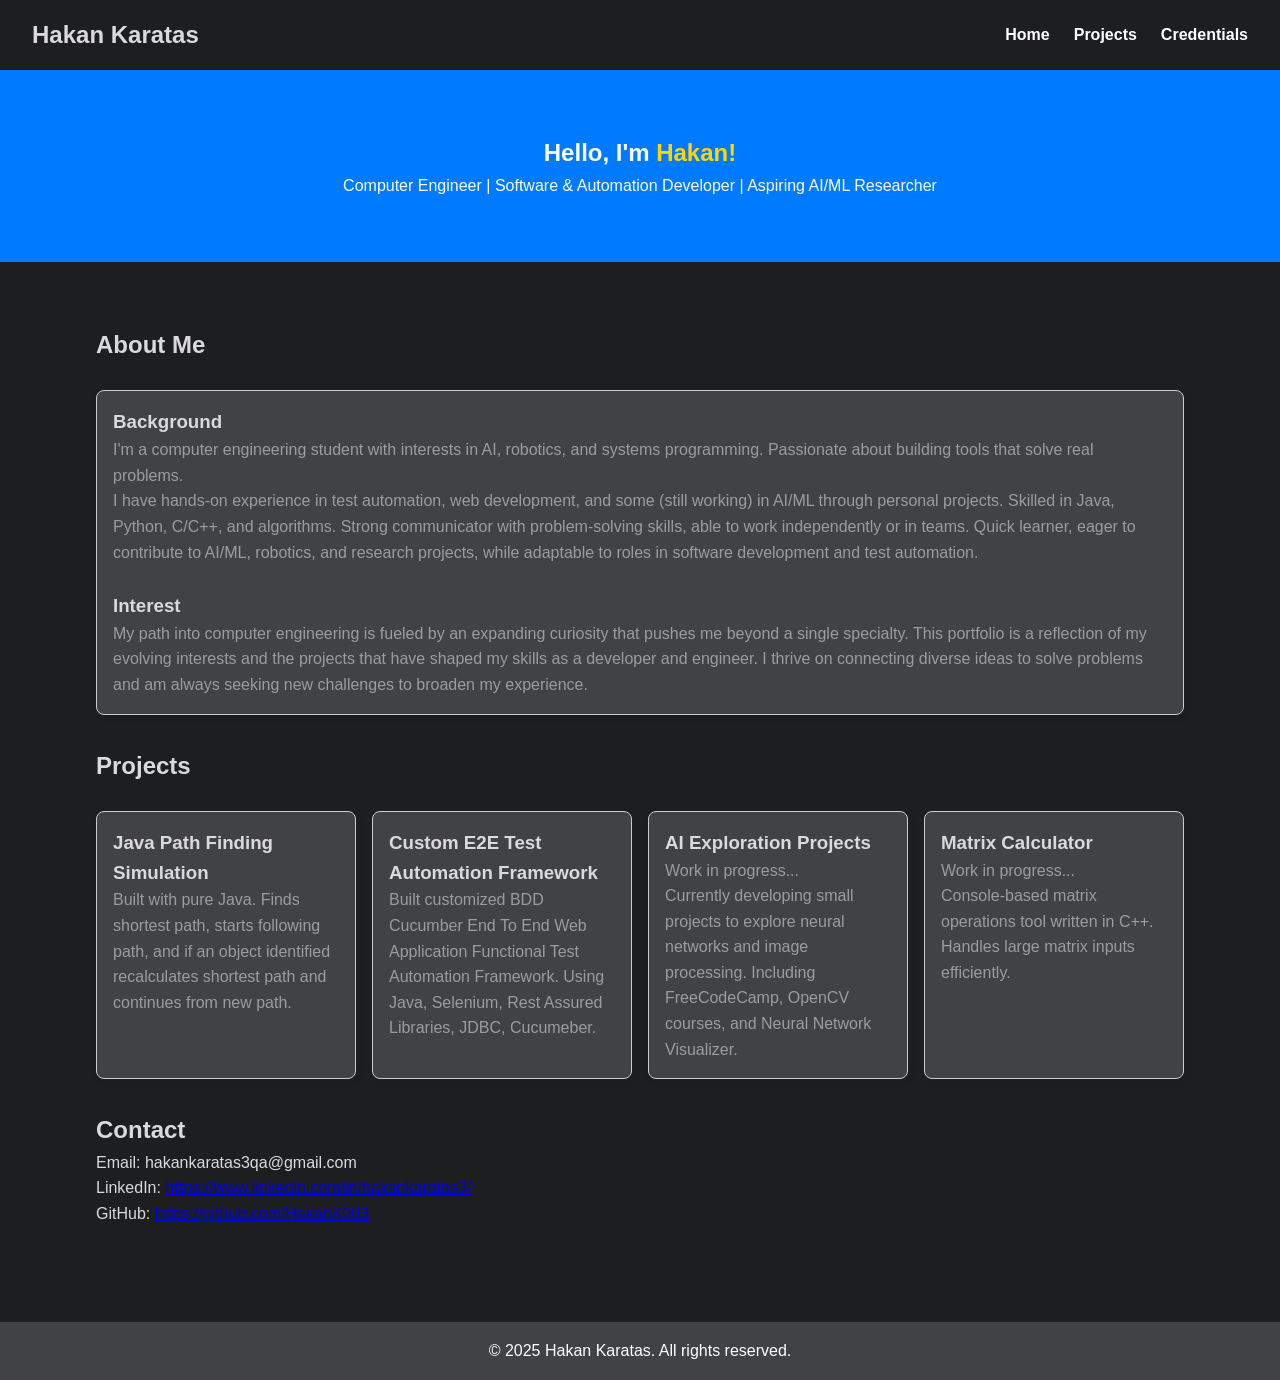
==== index.html @ e7a95cba "Updated layout and informations. Changed the theme to dark." ====
<!DOCTYPE html>
<html lang="en">
    <head>
        <meta charset="UTF-8" />
        <meta name="viewport" content="width=device-width, initial-scale=1.0" />
        <meta name="author" content="Hakan Karatas"/>
        <link rel="icon" href="/images/HKFavicon.png">
        <title>Hakan Karatas | Portfolio</title>
        <link rel="stylesheet" href="style.css" />
    </head>
    <body>
        <header>
            <nav>
                <h1>Hakan Karatas</h1>
                <!-- <button id="theme-toggle" aria-label="Toggle theme">

                    <svg id="moon" xmlns="http://www.w3.org/2000/svg" width="24" height="24"
                        viewBox="0 0 24 24" fill="none" stroke="currentColor" stroke-width="2"
                        stroke-linecap="round" stroke-linejoin="round">
                        <path d="M21 12.79A9 9 0 1 1 11.21 3 7 7 0 0 0 21 12.79z"></path>
                    </svg>

                    <svg id="sun" xmlns="http://www.w3.org/2000/svg" width="24" height="24"
                        viewBox="0 0 24 24" fill="none" stroke="currentColor" stroke-width="2"
                        stroke-linecap="round" stroke-linejoin="round">
                        <circle cx="12" cy="12" r="5"></circle>
                        <line x1="12" y1="1" x2="12" y2="3"></line>
                        <line x1="12" y1="21" x2="12" y2="23"></line>
                        <line x1="4.22" y1="4.22" x2="5.64" y2="5.64"></line>
                        <line x1="18.36" y1="18.36" x2="19.78" y2="19.78"></line>
                        <line x1="1" y1="12" x2="3" y2="12"></line>
                        <line x1="21" y1="12" x2="23" y2="12"></line>
                        <line x1="4.22" y1="19.78" x2="5.64" y2="18.36"></line>
                        <line x1="18.36" y1="5.64" x2="19.78" y2="4.22"></line>
                    </svg>

                </button> -->
                <ul class="nav-links">
                    <li><a href="index.html">Home</a></li>
                    <li><a href="projects.html">Projects</a></li>
                    <li><a href="education.html">Credentials</a></li>
                </ul>
            </nav>
            <section class="hero">
                <h2>Hello, I'm <span>Hakan!</span></h2>
                <p>Computer Engineer | Software & Automation Developer | Aspiring AI/ML Researcher</p>
            </section>
        </header>

        <main>
            <section id="about" class="about">
                <h2 class="entry-block-title">About Me</h2>
                <br>
                <div class="entry-block">
                    <h3 class="entry-block-title">Background</h3>
                    <p class="entry-block-content">
                        I'm a computer engineering student with interests in AI, robotics, and
                        systems programming. Passionate about building tools that solve real problems.
                    </p>
                    <p class="entry-block-content">
                        I have hands-on experience in test automation, web development, and some (still working) in AI/ML through personal projects. 
                        Skilled in Java, Python, C/C++, and algorithms. 
                        Strong communicator with problem-solving skills, able to work independently or in teams. 
                        Quick learner, eager to contribute to AI/ML, robotics, and research projects, while adaptable to roles in software development and test automation.
                        
                    </p>
                    <br>
                    <h3 class="entry-block-title">Interest</h3>
                    <p class="entry-block-content">
                        My path into computer engineering is fueled by an expanding curiosity that pushes me beyond a single specialty. 
                        This portfolio is a reflection of my evolving interests and the projects that have shaped my skills as a developer and engineer. 
                        I thrive on connecting diverse ideas to solve problems and am always seeking new challenges to broaden my experience.
                    </p>
                </div>

            </section>

            <section id="projects" class="projects">
                <h2>Projects</h2>
                <br>
                <div class="project-grid">
                    <div class="entry-block">
                        <h3 class="entry-block-title">Java Path Finding Simulation</h3>
                        <p class="entry-block-content">Built with pure Java. Finds shortest path, starts following path, and if an object identified recalculates shortest path and continues from new path.</p>
                    </div>
                    <div class="entry-block">
                        <h3 class="entry-block-title">Custom E2E Test Automation Framework</h3>
                        <p class="entry-block-content">Built customized BDD Cucumber End To End Web Application Functional Test Automation Framework. Using Java, Selenium, Rest Assured Libraries, JDBC, Cucumeber.</p>
                    </div>
                    <div class="entry-block">
                        <h3 class="entry-block-title">AI Exploration Projects</h3>
                        <p class="entry-block-content">Work in progress...</p>
                        <p class="entry-block-content">Currently developing small projects to explore neural networks and image processing. Including FreeCodeCamp, OpenCV courses, and Neural Network Visualizer.</p>
                    </div>
                    <div class="entry-block">
                        <h3 class="entry-block-title">Matrix Calculator</h3>
                        <p class="entry-block-content">Work in progress...</p>
                        <p class="entry-block-content">Console-based matrix operations tool written in C++. Handles large matrix inputs efficiently.</p>
                    </div>

                    <!-- Add more project cards as needed -->
                </div>
            </section>

            <section id="contact" class="contact">
                <h2>Contact</h2>
                <p>Email: hakankaratas3qa@gmail.com</p>
                <p>LinkedIn: <a href="https://www.linkedin.com/in/hakankaratas3/" target="_blank">https://www.linkedin.com/in/hakankaratas3/</a></p>
                <p>GitHub: <a href="https://github.com/HakanK003" target="_blank">https://github.com/HakanK003</a></p>
            </section>
        </main>

        <footer>
            <p>&copy; 2025 Hakan Karatas. All rights reserved.</p>
        </footer>
        
    </body>
    <script src="main.js"></script>

</html>
---- style.css ----
/* General Settings */
* {
  margin: 0;
  padding: 0;
  box-sizing: border-box;
}

:root {
    --gap: 24px;
    --content-gap: 20px;
    --nav-width: 1024px;
    --main-width: 720px;
    --header-height: 60px;
    --footer-height: 60px;
    --radius: 8px;
}

/* Light theme defaults */
:root {


    --theme: rgb(29, 30, 32); /* Background */
    --entry: rgb(46, 46, 51);

    --primary: rgb(218, 218, 219);/* Titles */
    --secondary: rgb(155, 156, 157); /* Mini Explanations */
    --tertiary: rgb(65, 66, 68);/* Block Background */

    --content: rgb(196, 196, 197);/* Paragraphs */
    --hljs-bg: rgb(46, 46, 51);/* ??? */
    --code-bg: rgb(55, 56, 62);/* Code Snippets? */

    --border: rgb(51, 51, 51);/* Border */

    --hoverover: #007bff; /*Hover Over Color*/

    /* --theme: rgb(255, 255, 255);
    --entry: rgb(255, 255, 255);

    --primary: rgb(30, 30, 30); 
    --secondary: rgb(108, 108, 108);
    --tertiary: rgb(214, 214, 214); 

    --content: rgb(31, 31, 31); 
    --hljs-bg: rgb(28, 29, 33); 
    --code-bg: rgb(245, 245, 245); 

    --border: rgb(238, 238, 238); 

    --hoverover: #007bff;  */
}

/* Dark theme overrides */
@media (prefers-color-scheme: dark) {
    :root {
        --theme: rgb(29, 30, 32);
        --entry: rgb(46, 46, 51);

        --primary: rgb(218, 218, 219);
        --secondary: rgb(155, 156, 157);
        --tertiary: rgb(65, 66, 68);

        --content: rgb(196, 196, 197);
        --hljs-bg: rgb(46, 46, 51);
        --code-bg: rgb(55, 56, 62);

        --border: rgb(51, 51, 51);

        --hoverover: #007bff;

    }
}

/* Title hover */
/* h3:hover {
    color: #007bff;
} */

/* Icons */
#theme-toggle {
    cursor: pointer;
}
#sun, #moon {
    display: none;
}


body {
  font-family: 'Segoe UI', sans-serif;
  line-height: 1.6;
  background: var(--theme);
  color: var(--primary);
}

main {
  margin-right: 5%;
  margin-left: 5%;
  padding: 24px;
}

nav {
  display: flex;
  justify-content: space-between;
  align-items: center;
  color: var(--primary);
  background-color: var(--theme);
  padding: 1rem 2rem;
}

h3 {
  color: var(--primary);
}
/* Home Page Settings */
nav h1 {
  font-size: 1.5rem;
}

.nav-links {
  list-style: none;
  display: flex;
  gap: 1.5rem;
}

.nav-links a {
  color: white;
  text-decoration: none;
  font-weight: bold;
}

.hero {
  text-align: center;
  padding: 4rem 1rem;
  background: #007bff;
  color: white;
}

.hero h2 span {
  color: #ffd700;
}

main {
  padding: 2rem;
}

img {
  height: auto;
  max-width: 800px;
  margin: 2rem auto;
  padding: 1rem;
  background: #f5f5f5;
  border-radius: 8px;
}
.about, .projects, .contact {
  margin: 2rem 0;
}

/* Project Page Settings */

.project-grid {
  display: grid;
  gap: 1rem;
  grid-template-columns: repeat(auto-fit, minmax(250px, 1fr));
}

.entry-block {
  background: var(--tertiary);
  border: 1px solid #ccc;
  padding: 1rem;
  border-radius: 8px;
  box-shadow: 2px 2px 8px rgba(0,0,0,0.05);
}

.entry-block-title{
  color: var(--primary);
}

.entry-block-content{
  color: var(--secondary);
}

footer {
  text-align: center;
  padding: 1rem;
  background: var(--tertiary);
  color: white;
  margin-top: 2rem;
}

.container {
  padding: 2rem;
  max-width: 900px;
  margin: auto;
}

.project-entry {
  margin: 1rem;
  background: var(--tertiary);
  padding: 3rem;
  border-radius: 8px;
  box-shadow: 0 0 5px rgba(0,0,0,0.1);
}
.project-entry-title{
  color: var(--primary);
}
.project-entry-content{
  color: var(--primary);
}
.project-entry img,
.project-entry video {
  width: 100%;
  max-height: 400px;
  object-fit: cover;
  margin-top: 1rem;
  border-radius: 4px;
}

/* Education Page Settings */

.creInfoMainDiv{
  margin: auto;
  padding: 3rem;


  border-color: #007bff;
  border-radius: 5px;
  border-style: outset;
}

.creInfoSections {
  margin: auto;
  padding: 3rem;
}

.creInfoMainTitle {
  margin: auto;
  padding-bottom: 0.5rem;

  font-size:xx-large;
  font-style: italic;
  color: #007bff;
} 

.creInfo{
  margin: 0.75rem;
}
.credentials ul {
  list-style: none;
  padding-left: 0;
}

.credentials li {
  margin-bottom: 1rem;
  background: #f1f1f1;
  padding: 1rem;
  border-radius: 5px;
}
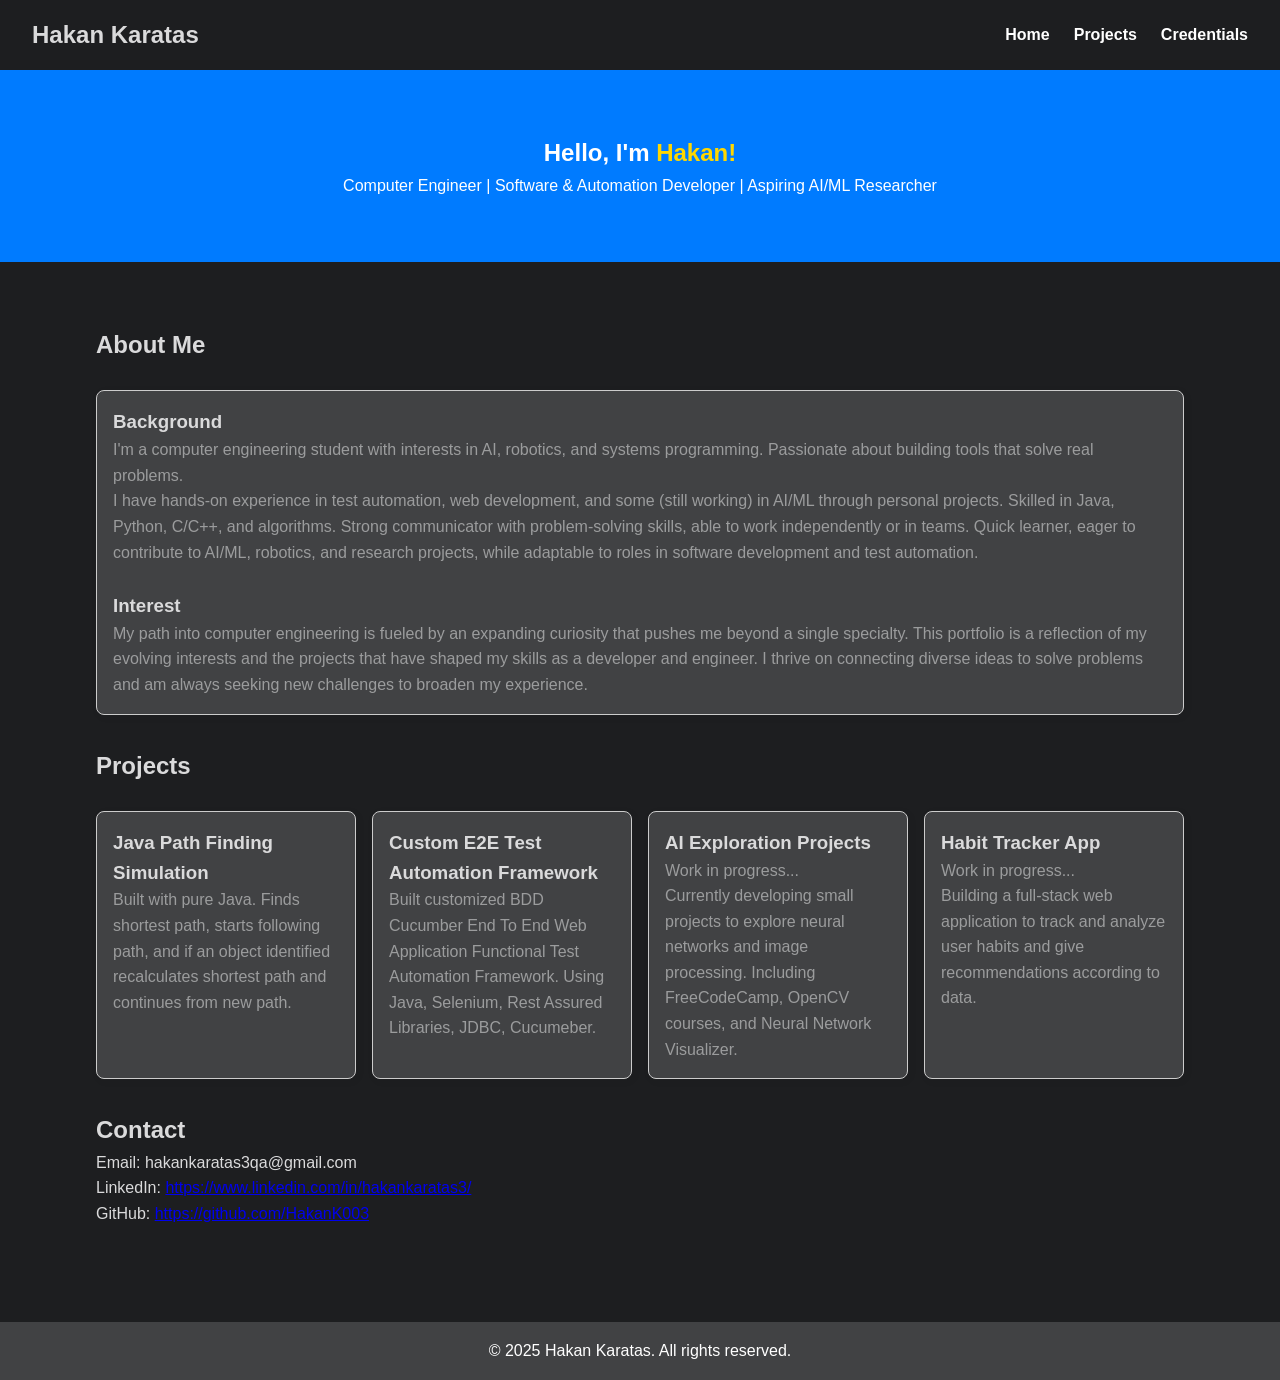
==== commit f38bdddc: "minor project update" ====
--- a/index.html
+++ b/index.html
@@ -93,9 +93,9 @@
                         <p class="entry-block-content">Currently developing small projects to explore neural networks and image processing. Including FreeCodeCamp, OpenCV courses, and Neural Network Visualizer.</p>
                     </div>
                     <div class="entry-block">
-                        <h3 class="entry-block-title">Matrix Calculator</h3>
+                        <h3 class="entry-block-title">Habit Tracker App</h3>
                         <p class="entry-block-content">Work in progress...</p>
-                        <p class="entry-block-content">Console-based matrix operations tool written in C++. Handles large matrix inputs efficiently.</p>
+                        <p class="entry-block-content">Building a full-stack web application to track and analyze user habits and give recommendations according to data.</p>
                     </div>
 
                     <!-- Add more project cards as needed -->
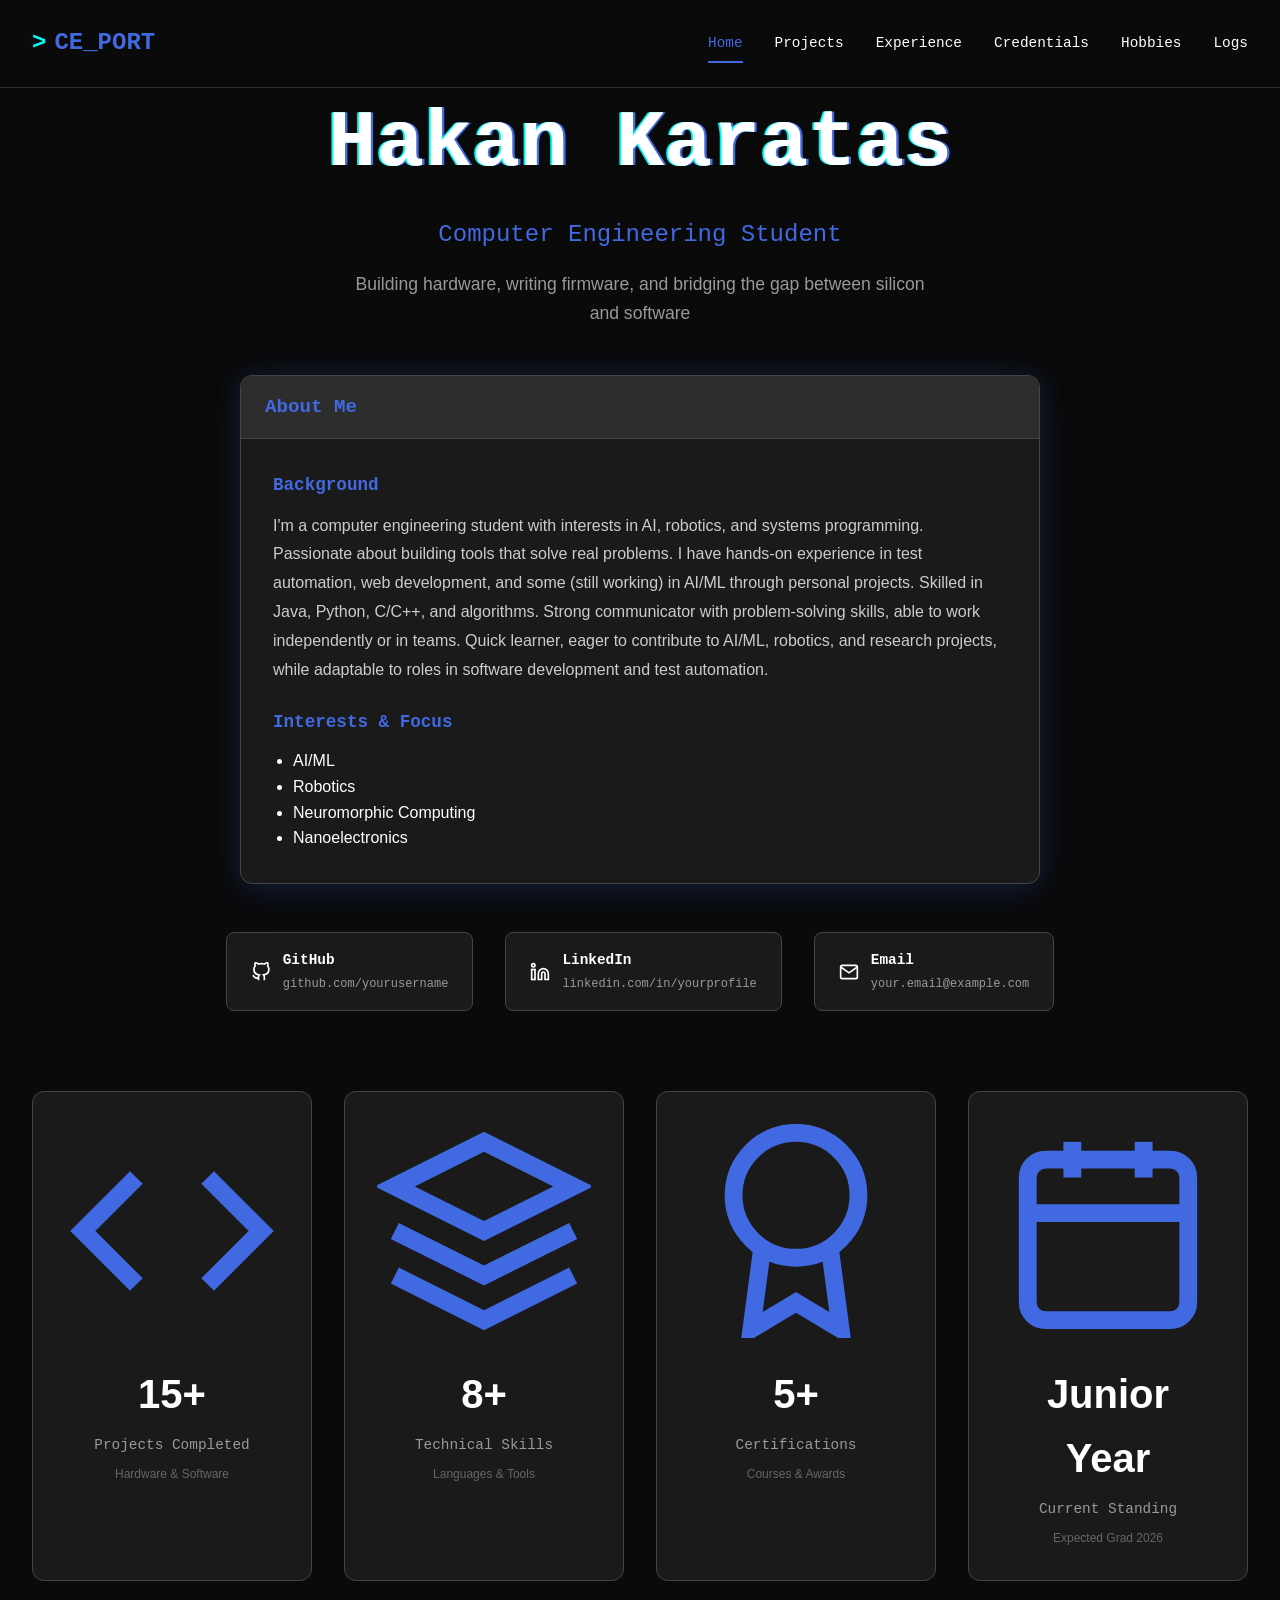
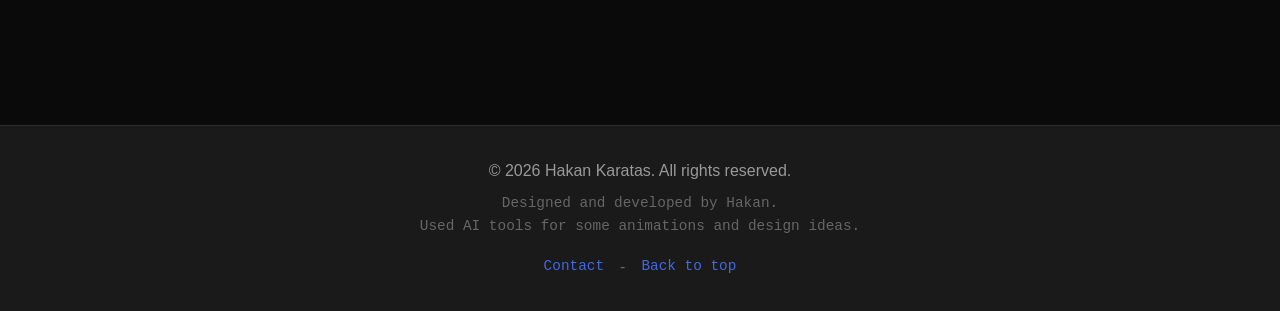
==== commit 0933f611: "Big structural and design update" ====
--- a/index.html
+++ b/index.html
@@ -6,115 +6,175 @@
         <meta name="author" content="Hakan Karatas"/>
         <link rel="icon" href="/images/HKFavicon.png">
         <title>Hakan Karatas | Portfolio</title>
-        <link rel="stylesheet" href="style.css" />
+        <link rel="stylesheet" href="css/style.css" />
     </head>
     <body>
-        <header>
-            <nav>
-                <h1>Hakan Karatas</h1>
-                <!-- <button id="theme-toggle" aria-label="Toggle theme">
+    <!-- Navigation -->
+    <nav class="nav-container">
+        <div class="nav-content">
+            <a href="index.html" class="logo">CE_PORT</a>
+            <div class="desktop-nav">
+                <a href="index.html" class="nav-link active">Home</a>
+                <a href="projects.html" class="nav-link">Projects</a>
+                <a href="experience.html" class="nav-link">Experience</a>
+                <a href="credentials.html" class="nav-link">Credentials</a>
+                <a href="hobbies.html" class="nav-link">Hobbies</a>
+                <a href="logs.html" class="nav-link">Logs</a>
+            </div>
+            <button class="menu-toggle" id="menuToggle" aria-label="Toggle menu">
+                <span class="hamburger"></span>
+            </button>
+        </div>
+        
+        <!-- Mobile Menu -->
+        <div class="mobile-menu" id="mobileMenu">
+            <a href="index.html" class="mobile-nav-link">Home</a>
+            <a href="projects.html" class="mobile-nav-link">Projects</a>
+            <a href="experience.html" class="mobile-nav-link">Experience</a>
+            <a href="credentials.html" class="mobile-nav-link">Credentials</a>
+            <a href="hobbies.html" class="mobile-nav-link">Hobbies</a>
+            <a href="logs.html" class="mobile-nav-link">Logs</a>
+        </div>
+    </nav>
 
-                    <svg id="moon" xmlns="http://www.w3.org/2000/svg" width="24" height="24"
-                        viewBox="0 0 24 24" fill="none" stroke="currentColor" stroke-width="2"
-                        stroke-linecap="round" stroke-linejoin="round">
-                        <path d="M21 12.79A9 9 0 1 1 11.21 3 7 7 0 0 0 21 12.79z"></path>
+    <!-- Main Content -->
+    <main class="main-content">
+        <!-- Hero Section -->
+        <div class="hero-section">
+            <div class="hero-title">
+                <span class="glitch" data-text="Hakan Karatas">Hakan Karatas</span>
+            </div>
+            <p class="hero-subtitle">Computer Engineering Student</p>
+            <p class="hero-tagline">
+                Building hardware, writing firmware, and bridging the gap between silicon and software
+            </p>
+            
+            <!-- Summary Box -->
+            <div class="summary-box">
+                <div class="summary-header">
+                    <h3>About Me</h3>
+                </div>
+                <div class="summary-content">
+                    <div class="summary-section">
+                        <h4>Background</h4>
+                        <p>
+                            I'm a computer engineering student with interests in AI, robotics, and systems programming. 
+                            Passionate about building tools that solve real problems.
+                            I have hands-on experience in test automation, web development, and some (still working) in AI/ML through personal projects. 
+                            Skilled in Java, Python, C/C++, and algorithms. 
+                            Strong communicator with problem-solving skills, able to work independently or in teams. 
+                            Quick learner, eager to contribute to AI/ML, robotics, and research projects, while adaptable to roles in software development and test automation.
+                        </p>
+                    </div>
+                    
+                    <div class="summary-section">
+                        <h4>Interests & Focus</h4>
+                        <ul>
+                            <li class="listitems">AI/ML</li>
+                            <li class="listitems">Robotics</li>
+                            <li class="listitems">Neuromorphic Computing</li>
+                            <li class="listitems">Nanoelectronics</li>
+                        </ul>
+                    </div>
+                </div>
+            </div>
+
+            <!-- Social Links -->
+            <div class="quick-links">
+                <a href="https://github.com/yourusername" target="_blank" class="social-link">
+                    <svg class="icon" width="20" height="20" viewBox="0 0 24 24" fill="none" stroke="currentColor" stroke-width="2">
+                        <path d="M9 19c-5 1.5-5-2.5-7-3m14 6v-3.87a3.37 3.37 0 0 0-.94-2.61c3.14-.35 6.44-1.54 6.44-7A5.44 5.44 0 0 0 20 4.77 5.07 5.07 0 0 0 19.91 1S18.73.65 16 2.48a13.38 13.38 0 0 0-7 0C6.27.65 5.09 1 5.09 1A5.07 5.07 0 0 0 5 4.77a5.44 5.44 0 0 0-1.5 3.78c0 5.42 3.3 6.61 6.44 7A3.37 3.37 0 0 0 9 18.13V22"></path>
                     </svg>
+                    <div class="link-info">
+                        <span class="link-label">GitHub</span>
+                        <span class="link-url">github.com/yourusername</span>
+                    </div>
+                </a>
+                <a href="https://linkedin.com/in/yourprofile" target="_blank" class="social-link">
+                    <svg class="icon" width="20" height="20" viewBox="0 0 24 24" fill="none" stroke="currentColor" stroke-width="2">
+                        <path d="M16 8a6 6 0 0 1 6 6v7h-4v-7a2 2 0 0 0-2-2 2 2 0 0 0-2 2v7h-4v-7a6 6 0 0 1 6-6z"></path>
+                        <rect x="2" y="9" width="4" height="12"></rect>
+                        <circle cx="4" cy="4" r="2"></circle>
+                    </svg>
+                    <div class="link-info">
+                        <span class="link-label">LinkedIn</span>
+                        <span class="link-url">linkedin.com/in/yourprofile</span>
+                    </div>
+                </a>
+                <a href="mailto:your.email@example.com" class="social-link">
+                    <svg class="icon" width="20" height="20" viewBox="0 0 24 24" fill="none" stroke="currentColor" stroke-width="2">
+                        <path d="M4 4h16c1.1 0 2 .9 2 2v12c0 1.1-.9 2-2 2H4c-1.1 0-2-.9-2-2V6c0-1.1.9-2 2-2z"></path>
+                        <polyline points="22,6 12,13 2,6"></polyline>
+                    </svg>
+                    <div class="link-info">
+                        <span class="link-label">Email</span>
+                        <span class="link-url">your.email@example.com</span>
+                    </div>
+                </a>
+            </div>
+        </div>
 
-                    <svg id="sun" xmlns="http://www.w3.org/2000/svg" width="24" height="24"
-                        viewBox="0 0 24 24" fill="none" stroke="currentColor" stroke-width="2"
-                        stroke-linecap="round" stroke-linejoin="round">
-                        <circle cx="12" cy="12" r="5"></circle>
-                        <line x1="12" y1="1" x2="12" y2="3"></line>
-                        <line x1="12" y1="21" x2="12" y2="23"></line>
-                        <line x1="4.22" y1="4.22" x2="5.64" y2="5.64"></line>
-                        <line x1="18.36" y1="18.36" x2="19.78" y2="19.78"></line>
-                        <line x1="1" y1="12" x2="3" y2="12"></line>
-                        <line x1="21" y1="12" x2="23" y2="12"></line>
-                        <line x1="4.22" y1="19.78" x2="5.64" y2="18.36"></line>
-                        <line x1="18.36" y1="5.64" x2="19.78" y2="4.22"></line>
-                    </svg>
+        <!-- Stats Grid -->
+        <div class="stats-grid">
+            <div class="stat-card">
+                <svg class="stat-icon" viewBox="0 0 24 24" fill="none" stroke="currentColor" stroke-width="2">
+                    <polyline points="16 18 22 12 16 6"></polyline>
+                    <polyline points="8 6 2 12 8 18"></polyline>
+                </svg>
+                <h3>15+</h3>
+                <p>Projects Completed</p>
+                <span class="stat-subtitle">Hardware & Software</span>
+            </div>
+            
+            <div class="stat-card">
+                <svg class="stat-icon" viewBox="0 0 24 24" fill="none" stroke="currentColor" stroke-width="2">
+                    <polygon points="12 2 2 7 12 12 22 7 12 2"></polygon>
+                    <polyline points="2 17 12 22 22 17"></polyline>
+                    <polyline points="2 12 12 17 22 12"></polyline>
+                </svg>
+                <h3>8+</h3>
+                <p>Technical Skills</p>
+                <span class="stat-subtitle">Languages & Tools</span>
+            </div>
+            
+            <div class="stat-card">
+                <svg class="stat-icon" viewBox="0 0 24 24" fill="none" stroke="currentColor" stroke-width="2">
+                    <circle cx="12" cy="8" r="7"></circle>
+                    <polyline points="8.21 13.89 7 23 12 20 17 23 15.79 13.88"></polyline>
+                </svg>
+                <h3>5+</h3>
+                <p>Certifications</p>
+                <span class="stat-subtitle">Courses & Awards</span>
+            </div>
+            
+            <div class="stat-card">
+                <svg class="stat-icon" viewBox="0 0 24 24" fill="none" stroke="currentColor" stroke-width="2">
+                    <rect x="3" y="4" width="18" height="18" rx="2" ry="2"></rect>
+                    <line x1="16" y1="2" x2="16" y2="6"></line>
+                    <line x1="8" y1="2" x2="8" y2="6"></line>
+                    <line x1="3" y1="10" x2="21" y2="10"></line>
+                </svg>
+                <h3>Junior Year</h3>
+                <p>Current Standing</p>
+                <span class="stat-subtitle">Expected Grad 2026</span>
+            </div>
+        </div>
+    </main>
 
-                </button> -->
-                <ul class="nav-links">
-                    <li><a href="index.html">Home</a></li>
-                    <li><a href="projects.html">Projects</a></li>
-                    <li><a href="education.html">Credentials</a></li>
-                </ul>
-            </nav>
-            <section class="hero">
-                <h2>Hello, I'm <span>Hakan!</span></h2>
-                <p>Computer Engineer | Software & Automation Developer | Aspiring AI/ML Researcher</p>
-            </section>
-        </header>
-
-        <main>
-            <section id="about" class="about">
-                <h2 class="entry-block-title">About Me</h2>
-                <br>
-                <div class="entry-block">
-                    <h3 class="entry-block-title">Background</h3>
-                    <p class="entry-block-content">
-                        I'm a computer engineering student with interests in AI, robotics, and
-                        systems programming. Passionate about building tools that solve real problems.
-                    </p>
-                    <p class="entry-block-content">
-                        I have hands-on experience in test automation, web development, and some (still working) in AI/ML through personal projects. 
-                        Skilled in Java, Python, C/C++, and algorithms. 
-                        Strong communicator with problem-solving skills, able to work independently or in teams. 
-                        Quick learner, eager to contribute to AI/ML, robotics, and research projects, while adaptable to roles in software development and test automation.
-                        
-                    </p>
-                    <br>
-                    <h3 class="entry-block-title">Interest</h3>
-                    <p class="entry-block-content">
-                        My path into computer engineering is fueled by an expanding curiosity that pushes me beyond a single specialty. 
-                        This portfolio is a reflection of my evolving interests and the projects that have shaped my skills as a developer and engineer. 
-                        I thrive on connecting diverse ideas to solve problems and am always seeking new challenges to broaden my experience.
-                    </p>
-                </div>
-
-            </section>
-
-            <section id="projects" class="projects">
-                <h2>Projects</h2>
-                <br>
-                <div class="project-grid">
-                    <div class="entry-block">
-                        <h3 class="entry-block-title">Java Path Finding Simulation</h3>
-                        <p class="entry-block-content">Built with pure Java. Finds shortest path, starts following path, and if an object identified recalculates shortest path and continues from new path.</p>
-                    </div>
-                    <div class="entry-block">
-                        <h3 class="entry-block-title">Custom E2E Test Automation Framework</h3>
-                        <p class="entry-block-content">Built customized BDD Cucumber End To End Web Application Functional Test Automation Framework. Using Java, Selenium, Rest Assured Libraries, JDBC, Cucumeber.</p>
-                    </div>
-                    <div class="entry-block">
-                        <h3 class="entry-block-title">AI Exploration Projects</h3>
-                        <p class="entry-block-content">Work in progress...</p>
-                        <p class="entry-block-content">Currently developing small projects to explore neural networks and image processing. Including FreeCodeCamp, OpenCV courses, and Neural Network Visualizer.</p>
-                    </div>
-                    <div class="entry-block">
-                        <h3 class="entry-block-title">Habit Tracker App</h3>
-                        <p class="entry-block-content">Work in progress...</p>
-                        <p class="entry-block-content">Building a full-stack web application to track and analyze user habits and give recommendations according to data.</p>
-                    </div>
-
-                    <!-- Add more project cards as needed -->
-                </div>
-            </section>
-
-            <section id="contact" class="contact">
-                <h2>Contact</h2>
-                <p>Email: hakankaratas3qa@gmail.com</p>
-                <p>LinkedIn: <a href="https://www.linkedin.com/in/hakankaratas3/" target="_blank">https://www.linkedin.com/in/hakankaratas3/</a></p>
-                <p>GitHub: <a href="https://github.com/HakanK003" target="_blank">https://github.com/HakanK003</a></p>
-            </section>
-        </main>
-
-        <footer>
-            <p>&copy; 2025 Hakan Karatas. All rights reserved.</p>
-        </footer>
+    <!-- Footer -->
+    <footer class="footer">
+        <div class="footer-content">
+            <p class="footer-text">© 2026 Hakan Karatas. All rights reserved.</p>
+            <p class="footer-credit">Designed and developed by Hakan.<br>Used AI tools for some animations and design ideas.</p>
+            <div class="footer-links">
+                <a href="mailto:your.email@example.com">Contact</a>
+                <span class="footer-separator">-</span>
+                <a href="#top">Back to top</a>
+            </div>
+        </div>
+    </footer>
         
     </body>
-    <script src="main.js"></script>
+    <script src="js/main.js"></script>
 
 </html>
--- a/css/style.css
+++ b/css/style.css
@@ -0,0 +1,2023 @@
+/**
+ * Main Application Styles
+ * Modular CSS for portfolio website
+ * Color scheme: Dark grey (#1a1a1a), Black (#0a0a0a), Blue (#4169e1), White (#ffffff)
+ */
+
+/* ==================== FONTS ==================== */
+/* @import url('https://fonts.googleapis.com/css2?family=Space+Mono:wght@400;700&family=JetBrains+Mono:wght@300;400;600&family=Archivo:wght@300;400;600;700&display=swap'); */
+
+/* ==================== CSS VARIABLES ==================== */
+:root {
+  /* Color palette */
+  --dark-grey: #1a1a1a;
+  --black: #0a0a0a;
+  --blue: #4169e1;
+  --blue-dark: #2850c7;
+  --white: #ffffff;
+  --grey: #2d2d2d;
+  --light-grey: #444444;
+  --accent: #00fff7;
+  
+  /* Spacing */
+  --nav-height: 80px;
+  --section-padding: 3rem;
+  
+  /* Transitions */
+  --transition-fast: 0.2s ease;
+  --transition-medium: 0.3s ease;
+  --transition-slow: 0.5s ease;
+}
+
+/* ==================== GLOBAL RESET ==================== */
+* {
+  margin: 0;
+  padding: 0;
+  box-sizing: border-box;
+}
+
+body {
+  font-family: 'Archivo', sans-serif;
+  background: var(--black);
+  color: var(--white);
+  overflow-x: hidden;
+  line-height: 1.6;
+}
+
+/* ==================== MAIN CONTAINER ==================== */
+.portfolio {
+  min-height: 100vh;
+  position: relative;
+}
+
+/* ==================== NAVIGATION ==================== */
+/* Fixed navigation bar at top */
+.nav-container {
+  position: fixed;
+  top: 0;
+  left: 0;
+  right: 0;
+  z-index: 1000;
+  background: rgba(10, 10, 10, 0.7);
+  backdrop-filter: blur(10px);
+  border-bottom: 1px solid var(--grey);
+}
+
+.nav-content {
+  max-width: 1400px;
+  margin: 0 auto;
+  padding: 1.5rem 2rem;
+  display: flex;
+  justify-content: space-between;
+  align-items: center;
+}
+
+/* Logo styling with animated prompt symbol */
+.logo {
+  font-family: 'Space Mono', monospace;
+  font-size: 1.5rem;
+  font-weight: 700;
+  color: var(--blue);
+  text-decoration: none;
+  display: flex;
+  align-items: center;
+  gap: 0.5rem;
+  transition: var(--transition-medium);
+}
+
+.logo:hover {
+  color: var(--accent);
+}
+
+/* Animated prompt symbol before logo */
+.logo::before {
+  content: '>';
+  color: var(--accent);
+  animation: pulse 2s ease-in-out infinite;
+}
+
+@keyframes pulse {
+  0%, 100% { opacity: 1; }
+  50% { opacity: 0.3; }
+}
+
+/* Desktop navigation links */
+.desktop-nav {
+  display: flex;
+  gap: 2rem;
+}
+
+.nav-link {
+  position: relative;
+  font-family: 'JetBrains Mono', monospace;
+  font-size: 0.9rem;
+  color: var(--white);
+  text-decoration: none;
+  padding: 0.5rem 0;
+  transition: color var(--transition-medium);
+  display: flex;
+  align-items: center;
+  gap: 0.5rem;
+}
+
+.nav-link:hover {
+  color: var(--blue);
+}
+
+/* Active navigation link indicator */
+.nav-link.active {
+  color: var(--blue);
+}
+
+.nav-link.active::after {
+  content: '';
+  position: absolute;
+  bottom: 0;
+  left: 0;
+  right: 0;
+  height: 2px;
+  background: var(--blue);
+  animation: slideIn 0.3s ease;
+}
+
+@keyframes slideIn {
+  from { transform: scaleX(0); }
+  to { transform: scaleX(1); }
+}
+
+/* Mobile menu toggle button */
+.menu-toggle {
+  display: none;
+  background: none;
+  border: none;
+  color: var(--white);
+  cursor: pointer;
+  padding: 0.5rem;
+  transition: var(--transition-medium);
+  position: relative;
+  width: 30px;
+  height: 30px;
+}
+
+.menu-toggle:hover {
+  color: var(--blue);
+}
+
+/* Hamburger icon */
+.hamburger,
+.hamburger::before,
+.hamburger::after {
+  display: block;
+  width: 25px;
+  height: 2px;
+  background: currentColor;
+  transition: all 0.3s ease;
+}
+
+.hamburger {
+  position: relative;
+}
+
+.hamburger::before,
+.hamburger::after {
+  content: '';
+  position: absolute;
+  left: 0;
+}
+
+.hamburger::before {
+  top: -8px;
+}
+
+.hamburger::after {
+  bottom: -8px;
+}
+
+/* Mobile menu - hidden by default */
+.mobile-menu {
+  display: none;
+  background: var(--dark-grey);
+  border-top: 1px solid var(--grey);
+  padding: 1rem 0;
+}
+
+.mobile-menu.active {
+  display: block;
+}
+
+.mobile-nav-link {
+  display: block;
+  padding: 1rem 2rem;
+  color: var(--white);
+  text-decoration: none;
+  font-family: 'JetBrains Mono', monospace;
+  transition: all 0.3s ease;
+  border-left: 3px solid transparent;
+}
+
+.mobile-nav-link:hover,
+.mobile-nav-link:active {
+  background: var(--grey);
+  border-left-color: var(--blue);
+  color: var(--blue);
+}
+
+/* ==================== MAIN CONTENT AREA ==================== */
+.main-content {
+  padding-top: var(--nav-height);
+  min-height: 100vh;
+  max-width: 1400px;
+  margin: 0 auto;
+  padding-left: 2rem;
+  padding-right: 2rem;
+  padding-bottom: 4rem;
+}
+
+/* ==================== COMMON SECTION STYLES ==================== */
+.section-content {
+  padding: var(--section-padding) 0;
+  animation: fadeIn 0.5s ease;
+}
+
+@keyframes fadeIn {
+  from { opacity: 0; }
+  to { opacity: 1; }
+}
+
+/* Section title with animated underline */
+.section-title {
+  font-family: 'Space Mono', monospace;
+  font-size: 3rem;
+  margin-bottom: 1rem;
+  color: var(--white);
+  position: relative;
+  display: inline-block;
+}
+
+.section-title::after {
+  content: '';
+  position: absolute;
+  bottom: -10px;
+  left: 0;
+  width: 100%;
+  height: 3px;
+  background: linear-gradient(to right, var(--blue),transparent );
+}
+
+.section-description {
+  font-size: 1.1rem;
+  color: #999;
+  margin-bottom: 3rem;
+  max-width: 700px;
+}
+
+/* ==================== HOME PAGE STYLES ==================== */
+.home-content {
+  padding: var(--section-padding) 0;
+}
+
+.hero-section {
+  text-align: center;
+  margin-bottom: 5rem;
+}
+
+.glitch-wrapper {
+  margin-bottom: 1rem;
+}
+
+/* Main hero title with glitch effect */
+.hero-title {
+  font-family: 'Space Mono', monospace;
+  font-size: 5rem;
+  font-weight: 700;
+  margin-bottom: 0.5rem;
+  position: relative;
+}
+
+/* Glitch effect */
+.glitch {
+  position: relative;
+  color: var(--white);
+  animation: glitch 4s infinite;
+  line-height: 5rem;
+  display: inline-flex;
+  align-items: center;
+  justify-content: center;
+}
+
+.glitch::before,
+.glitch::after {
+  content: attr(data-text);
+  position: absolute;
+  top: 50%;
+  left: 50%;
+  width: 100%;
+  height: 100%;
+  will-change: clip-path, transform;
+  transform: translate(-50%, -50%);
+  line-height: 5rem;
+}
+
+/* Blue glitch layer */
+.glitch::before {
+  transform: translate(calc(-50%), -50%);
+  text-shadow: 2.5px 0 var(--blue);
+  clip-path: inset(0 0 0 0);
+  animation: glitch-anim 3.25s infinite steps(3, end);
+}
+
+/* Cyan glitch layer */
+.glitch::after {
+  transform: translate(calc(-50%), -50%);
+  text-shadow: -2px 0 var(--accent);
+  clip-path: inset(0 0 0 0);
+  animation: glitch-anim 2.5s infinite steps(2, end) alternate-reverse;
+}
+
+@keyframes glitch-anim {
+  0%, 83% {
+    clip-path: inset(0 0 0 0);
+    transform: translate(-50%, -50%);
+  }
+  87% { clip-path: inset(25% 0 60% 0); transform: translate(calc(-50% + 3px), -50%); }
+  90% { clip-path: inset(65% 0 25% 0); transform: translate(calc(-50% - 2px), -50%); }
+  93% { clip-path: inset(10% 0 75% 0); transform: translate(calc(-50% + 5px), -50%); }
+  100% { clip-path: inset(0 0 0 0); transform: translate(-50%, -50%); }
+}
+
+.hero-subtitle {
+  font-family: 'JetBrains Mono', monospace;
+  font-size: 1.5rem;
+  color: var(--blue);
+  margin-bottom: 1rem;
+}
+
+.hero-tagline {
+  font-size: 1.1rem;
+  color: #999;
+  max-width: 600px;
+  margin: 0 auto 3rem;
+  line-height: 1.6;
+}
+
+/* ==================== SUMMARY BOX ==================== */
+/* Professional summary box with blue glow effect */
+.summary-box {
+  max-width: 800px;
+  margin: 0 auto 3rem;
+  background: var(--dark-grey);
+  border: 1px solid var(--light-grey);
+  border-radius: 12px;
+  overflow: hidden;
+  box-shadow: 0 0 30px rgba(65, 105, 225, 0.15),
+              0 10px 40px rgba(65, 105, 225, 0.1);
+  text-align: left;
+  transition: var(--transition-medium);
+}
+
+.summary-box:hover {
+  box-shadow: 0 0 40px rgba(65, 105, 225, 0.25),
+              0 15px 50px rgba(65, 105, 225, 0.15);
+  transform: translateY(-2px);
+}
+
+.summary-header {
+  background: var(--grey);
+  padding: 1rem 1.5rem;
+  border-bottom: 1px solid var(--light-grey);
+}
+
+.summary-header h3 {
+  font-family: 'Space Mono', monospace;
+  color: var(--blue);
+  font-size: 1.2rem;
+}
+
+.summary-content {
+  padding: 2rem;
+}
+
+.summary-section {
+  margin-bottom: 1.5rem;
+}
+
+.summary-section:last-child {
+  margin-bottom: 0;
+}
+
+.summary-section h4 {
+  color: var(--blue);
+  font-size: 1.1rem;
+  margin-bottom: 0.75rem;
+  font-family: 'JetBrains Mono', monospace;
+}
+
+.summary-section p {
+  color: #ccc;
+  line-height: 1.8;
+}
+
+.listitems{
+  margin-left: 20px;
+}
+/* ==================== SOCIAL/CONTACT LINKS ==================== */
+/* Social links with visible URLs */
+.quick-links {
+  display: flex;
+  justify-content: center;
+  gap: 2rem;
+  margin-top: 3rem;
+  flex-wrap: wrap;
+}
+
+.social-link {
+  display: flex;
+  align-items: center;
+  gap: 0.75rem;
+  padding: 1rem 1.5rem;
+  background: var(--dark-grey);
+  border: 1px solid var(--light-grey);
+  border-radius: 8px;
+  color: var(--white);
+  text-decoration: none;
+  font-family: 'JetBrains Mono', monospace;
+  transition: var(--transition-medium);
+}
+
+.social-link:hover {
+  background: var(--blue);
+  border-color: var(--blue);
+  transform: translateY(-2px);
+  box-shadow: 0 5px 20px rgba(65, 105, 225, 0.3);
+}
+
+/* Link info layout - label and URL */
+.link-info {
+  display: flex;
+  flex-direction: column;
+  align-items: flex-start;
+  gap: 0.2rem;
+}
+
+.link-label {
+  font-weight: 600;
+  font-size: 0.9rem;
+}
+
+.link-url {
+  font-size: 0.75rem;
+  color: #999;
+  transition: var(--transition-fast);
+}
+
+.social-link:hover .link-url {
+  color: var(--white);
+}
+
+/* ==================== STATS GRID ==================== */
+/* Student achievement statistics */
+.stats-grid {
+  display: grid;
+  grid-template-columns: repeat(auto-fit, minmax(200px, 1fr));
+  gap: 2rem;
+  margin-top: 5rem;
+}
+
+.stat-card {
+  background: var(--dark-grey);
+  border: 1px solid var(--light-grey);
+  border-radius: 12px;
+  padding: 2rem;
+  text-align: center;
+  transition: var(--transition-medium);
+  animation: fadeInUp 0.6s ease forwards;
+  opacity: 0;
+  position: relative;
+}
+
+/* Staggered animation delays for each card */
+.stat-card:nth-child(1) { animation-delay: 0.1s; }
+.stat-card:nth-child(2) { animation-delay: 0.2s; }
+.stat-card:nth-child(3) { animation-delay: 0.3s; }
+.stat-card:nth-child(4) { animation-delay: 0.4s; }
+
+@keyframes fadeInUp {
+  from {
+    opacity: 0;
+    transform: translateY(30px);
+  }
+  to {
+    opacity: 1;
+    transform: translateY(0);
+  }
+}
+
+.stat-card:hover {
+  border-color: var(--blue);
+  transform: translateY(-5px);
+  box-shadow: 0 10px 30px rgba(65, 105, 225, 0.2);
+}
+
+/* Clickable stat cards */
+.stat-card.clickable {
+  cursor: pointer;
+}
+
+.stat-icon {
+  color: var(--blue);
+  margin-bottom: 1rem;
+}
+
+.stat-card h3 {
+  font-size: 2.5rem;
+  font-weight: 700;
+  margin-bottom: 0.5rem;
+  color: var(--white);
+}
+
+.stat-card p {
+  color: #999;
+  font-family: 'JetBrains Mono', monospace;
+  font-size: 0.9rem;
+  margin-bottom: 0.25rem;
+}
+
+.stat-subtitle {
+  display: block;
+  font-size: 0.75rem;
+  color: #666;
+  margin-top: 0.5rem;
+}
+
+/* ==================== PROJECTS PAGE ==================== */
+.projects-grid {
+  display: grid;
+  grid-template-columns: repeat(auto-fill, minmax(400px, 1fr));
+  gap: 2rem;
+}
+
+.project-card {
+  background: var(--dark-grey);
+  border: 1px solid var(--light-grey);
+  border-radius: 12px;
+  overflow: hidden;
+  transition: var(--transition-medium);
+  animation: fadeInUp 0.6s ease forwards;
+  opacity: 0;
+  display: flex;
+  flex-direction: column;
+}
+
+.project-card:hover {
+  border-color: var(--blue);
+  transform: translateY(-5px);
+  box-shadow: 0 10px 30px rgba(65, 105, 225, 0.2);
+}
+
+/* Project image section */
+.project-image {
+  position: relative;
+  width: 100%;
+  height: 250px;
+  overflow: hidden;
+  background: var(--grey);
+}
+
+.project-image img {
+  width: 100%;
+  height: 100%;
+  object-fit: cover;
+  transition: var(--transition-slow);
+}
+
+.project-card:hover .project-image img {
+  transform: scale(1.05);
+}
+
+/* Placeholder for missing images */
+.project-placeholder {
+  width: 100%;
+  height: 100%;
+  display: flex;
+  align-items: center;
+  justify-content: center;
+  background: linear-gradient(135deg, var(--grey) 0%, var(--dark-grey) 100%);
+  color: #666;
+  font-family: 'JetBrains Mono', monospace;
+}
+
+/* Status badge overlay on image */
+.status-badge {
+  position: absolute;
+  top: 1rem;
+  right: 1rem;
+  font-family: 'JetBrains Mono', monospace;
+  font-size: 0.75rem;
+  padding: 0.4rem 0.9rem;
+  border-radius: 20px;
+  font-weight: 600;
+  text-transform: uppercase;
+  backdrop-filter: blur(10px);
+
+  display: inline-block;   /* IMPORTANT */
+  align-items: center;
+  white-space: nowrap;
+}
+
+.status-badge.completed {
+  background: rgba(39, 201, 63, 0.3);
+  color: #27c93f;
+  border: 1px solid rgba(39, 201, 63, 0.5);
+}
+
+.status-badge.on-hold {
+  background: rgba(255, 189, 46, 0.3);
+  color: #ffbd2e;
+  border: 1px solid rgba(255, 189, 46, 0.5);
+}
+
+.status-badge.ongoing {
+  background: rgba(65, 105, 225, 0.3);
+  color: var(--blue);
+  border: 1px solid rgba(65, 105, 225, 0.5);
+}
+
+/* Project content section */
+.project-content {
+  padding: 2rem;
+  padding-top: 3.5rem;
+  flex: 1;
+  display: flex;
+  flex-direction: column;
+  position: relative;
+}
+
+.project-header {
+  display: flex;
+  justify-content: space-between;
+  align-items: flex-start;
+  margin-bottom: 1rem;
+}
+
+.project-card h3 {
+  font-size: 1.4rem;
+  color: var(--white);
+  margin-bottom: 0.5rem;
+}
+
+.project-description {
+  color: #aaa;
+  line-height: 1.6;
+  margin-bottom: 1.5rem;
+}
+
+/* Technology tags */
+.tech-tags {
+  display: flex;
+  flex-wrap: wrap;
+  gap: 0.5rem;
+  margin-bottom: 1.5rem;
+}
+
+.tech-tag {
+  font-family: 'JetBrains Mono', monospace;
+  font-size: 0.8rem;
+  padding: 0.3rem 0.8rem;
+  background: var(--grey);
+  border: 1px solid var(--light-grey);
+  border-radius: 4px;
+  color: var(--blue);
+}
+
+/* Project footer with year and links */
+.project-footer {
+  display: flex;
+  justify-content: space-between;
+  align-items: center;
+  padding-top: 1rem;
+  border-top: 1px solid var(--light-grey);
+  margin-top: auto;
+}
+
+.project-year {
+  font-family: 'JetBrains Mono', monospace;
+  color: #666;
+  font-size: 0.9rem;
+}
+
+.project-links {
+  display: flex;
+  gap: 1rem;
+}
+
+.project-link {
+  display: flex;
+  align-items: center;
+  gap: 0.4rem;
+  padding: 0.4rem 0.8rem;
+  background: var(--grey);
+  border: 1px solid var(--light-grey);
+  border-radius: 6px;
+  color: var(--white);
+  text-decoration: none;
+  font-family: 'JetBrains Mono', monospace;
+  font-size: 0.85rem;
+  transition: var(--transition-medium);
+}
+
+.project-link:hover {
+  background: var(--blue);
+  border-color: var(--blue);
+  transform: translateY(-2px);
+}
+
+/* ==================== EXPERIENCE & CREDENTIALS TIMELINE ==================== */
+/* Timeline layout for experience section */
+.credentials-timeline {
+  position: relative;
+  padding-left: 3rem;
+}
+
+/* Vertical timeline line */
+.credentials-timeline::before {
+  content: '';
+  position: absolute;
+  left: 0;
+  top: 0;
+  bottom: 0;
+  width: 2px;
+  background: linear-gradient(to bottom, var(--blue), transparent);
+}
+
+.credential-item {
+  position: relative;
+  margin-bottom: 3rem;
+  animation: fadeInUp 0.6s ease forwards;
+  opacity: 0;
+}
+
+/* Timeline marker dot */
+.credential-marker {
+  position: absolute;
+  left: -3.6rem;
+  top: 0;
+  width: 16px;
+  height: 16px;
+  background: var(--blue);
+  border: 3px solid var(--black);
+  border-radius: 50%;
+  box-shadow: 0 0 20px rgba(65, 105, 225, 0.5);
+}
+
+.credential-content {
+  background: var(--dark-grey);
+  border: 1px solid var(--light-grey);
+  border-radius: 12px;
+  padding: 2rem;
+  transition: var(--transition-medium);
+}
+
+.credential-content:hover {
+  border-color: var(--blue);
+  transform: translateX(10px);
+  box-shadow: 0 5px 20px rgba(65, 105, 225, 0.2);
+}
+
+.credential-type {
+  font-family: 'JetBrains Mono', monospace;
+  font-size: 0.8rem;
+  color: var(--blue);
+  text-transform: uppercase;
+  letter-spacing: 1px;
+}
+
+.credential-content h3 {
+  font-size: 1.5rem;
+  margin: 0.5rem 0;
+  color: var(--white);
+}
+
+.credential-institution {
+  color: #999;
+  margin-bottom: 0.5rem;
+}
+
+.credential-period {
+  font-family: 'JetBrains Mono', monospace;
+  font-size: 0.9rem;
+  color: #666;
+  margin-bottom: 1rem;
+  
+}
+
+.credential-details {
+  color: #aaa;
+  line-height: 1.6;
+}
+
+/* Experience-specific meta info */
+.experience-period {
+  font-family: 'JetBrains Mono', monospace;
+  font-size: 0.9rem;
+  color: #666;
+}
+.experience-meta {
+  display: flex;
+  align-items: center;
+  gap: 0.5rem;
+  margin-bottom: 1rem;
+}
+
+.meta-separator {
+  color: #666;
+  
+}
+
+.experience-location {
+  font-family: 'JetBrains Mono', monospace;
+  font-size: 0.9rem;
+  color: #666;
+}
+
+/* ==================== CREDENTIALS GRID LAYOUT ==================== */
+/* Simpler grid layout for credentials page */
+.credentials-section {
+  margin-bottom: 4rem;
+}
+
+.credentials-section-header {
+  display: flex;
+  align-items: center;
+  gap: 1rem;
+  margin-bottom: 2rem;
+  padding-bottom: 1rem;
+  border-bottom: 2px solid var(--grey);
+}
+
+.section-icon {
+  color: var(--blue);
+}
+
+.credentials-section-header h3 {
+  font-size: 1.8rem;
+  color: var(--white);
+}
+
+.credentials-grid {
+  display: grid;
+  grid-template-columns: repeat(auto-fill, minmax(350px, 1fr));
+  gap: 2rem;
+}
+
+.credential-card {
+  background: var(--dark-grey);
+  border: 1px solid var(--light-grey);
+  border-radius: 12px;
+  padding: 2rem;
+  transition: var(--transition-medium);
+}
+
+.credential-card:hover {
+  border-color: var(--blue);
+  transform: translateY(-5px);
+  box-shadow: 0 10px 30px rgba(65, 105, 225, 0.2);
+}
+
+.credential-card h4 {
+  font-size: 1.3rem;
+  color: var(--white);
+  margin-bottom: 0.5rem;
+}
+
+.credential-gpa {
+  font-family: 'JetBrains Mono', monospace;
+  color: var(--blue);
+  font-size: 0.95rem;
+  margin-bottom: 0.75rem;
+}
+
+.credential-id {
+  font-family: 'JetBrains Mono', monospace;
+  font-size: 0.85rem;
+  color: #666;
+  margin-top: 0.5rem;
+}
+
+/* ==================== HOBBIES PAGE ==================== */
+.hobbies-grid {
+  display: grid;
+  grid-template-columns: repeat(auto-fill, minmax(280px, 1fr));
+  gap: 2rem;
+}
+
+.hobby-card {
+  background: var(--dark-grey);
+  border: 1px solid var(--light-grey);
+  border-radius: 12px;
+  padding: 2rem;
+  text-align: center;
+  transition: var(--transition-medium);
+  animation: fadeInUp 0.6s ease forwards;
+  opacity: 0;
+  position: relative;
+  cursor: pointer;
+}
+
+.hobby-card:hover {
+  border-color: var(--blue);
+  transform: translateY(-10px) rotate(2deg);
+  box-shadow: 0 15px 40px rgba(65, 105, 225, 0.3);
+}
+
+.hobby-icon {
+  font-size: 4rem;
+  margin-bottom: 1rem;
+  filter: grayscale(100%);
+  transition: filter var(--transition-medium);
+}
+
+.hobby-card:hover .hobby-icon {
+  filter: grayscale(0%);
+}
+
+.hobby-card h3 {
+  font-size: 1.3rem;
+  color: var(--white);
+  margin-bottom: 1rem;
+}
+
+.hobby-card p {
+  color: #999;
+  line-height: 1.6;
+  margin-bottom: 1rem;
+}
+
+/* Click indicator */
+.hobby-action {
+  display: flex;
+  align-items: center;
+  justify-content: center;
+  gap: 0.5rem;
+  color: var(--blue);
+  font-family: 'JetBrains Mono', monospace;
+  font-size: 0.85rem;
+  margin-top: 1rem;
+  opacity: 0;
+  transition: var(--transition-medium);
+}
+
+.hobby-card:hover .hobby-action {
+  opacity: 1;
+}
+
+/* ==================== HOBBY DETAIL MODAL ==================== */
+/* Modal overlay for hobby details */
+.modal-overlay {
+  position: fixed;
+  top: 0;
+  left: 0;
+  right: 0;
+  bottom: 0;
+  background: rgba(0, 0, 0, 0.85);
+  backdrop-filter: blur(5px);
+  z-index: 2000;
+  display: none;
+  align-items: center;
+  justify-content: center;
+  padding: 2rem;
+  animation: fadeIn 0.3s ease;
+}
+.modal-overlay.active {
+  display: flex;
+}
+.modal-content {
+  background: var(--dark-grey);
+  border: 1px solid var(--light-grey);
+  border-radius: 16px;
+  max-width: 800px;
+  width: 100%;
+  max-height: 90vh;
+  overflow-y: auto;
+  position: relative;
+  animation: slideUp 0.3s ease;
+}
+
+@keyframes slideUp {
+  from {
+    opacity: 0;
+    transform: translateY(50px);
+  }
+  to {
+    opacity: 1;
+    transform: translateY(0);
+  }
+}
+
+.modal-close {
+  position: absolute;
+  top: 1rem;
+  right: 1rem;
+  background: var(--grey);
+  border: 1px solid var(--light-grey);
+  border-radius: 8px;
+  width: 40px;
+  height: 40px;
+  display: flex;
+  align-items: center;
+  justify-content: center;
+  color: var(--white);
+  cursor: pointer;
+  transition: var(--transition-medium);
+  z-index: 10;
+}
+
+.modal-close:hover {
+  background: var(--blue);
+  border-color: var(--blue);
+}
+
+.modal-header {
+  padding: 3rem 3rem 2rem;
+  border-bottom: 1px solid var(--light-grey);
+  display: flex;
+  align-items: center;
+  gap: 1.5rem;
+}
+
+.modal-icon {
+  font-size: 3rem;
+}
+
+.modal-header h2 {
+  font-size: 2rem;
+  color: var(--white);
+}
+
+.modal-body {
+  padding: 2rem 3rem 3rem;
+}
+
+.modal-description {
+  font-size: 1.1rem;
+  line-height: 1.8;
+  color: #ccc;
+  margin-bottom: 2rem;
+}
+
+.modal-section {
+  margin-bottom: 2rem;
+}
+
+.modal-section h3 {
+  font-size: 1.3rem;
+  color: var(--blue);
+  margin-bottom: 1rem;
+}
+
+.modal-list {
+  list-style: none;
+  padding-left: 0;
+}
+
+.modal-list li {
+  padding: 0.75rem 0;
+  padding-left: 1.5rem;
+  color: #aaa;
+  line-height: 1.6;
+  position: relative;
+}
+
+.modal-list li::before {
+  content: '▹';
+  position: absolute;
+  left: 0;
+  color: var(--blue);
+  font-weight: bold;
+}
+
+/* Gallery placeholder */
+.modal-gallery {
+  display: grid;
+  grid-template-columns: repeat(auto-fill, minmax(200px, 1fr));
+  gap: 1rem;
+}
+
+.gallery-item {
+  aspect-ratio: 1;
+  border-radius: 8px;
+  overflow: hidden;
+}
+
+.gallery-placeholder {
+  width: 100%;
+  height: 100%;
+  background: var(--grey);
+  display: flex;
+  align-items: center;
+  justify-content: center;
+  color: #666;
+  font-family: 'JetBrains Mono', monospace;
+  font-size: 0.9rem;
+}
+
+/* ==================== DEV LOGS PAGE ==================== */
+/* Filter controls */
+.logs-filter-container {
+  margin-bottom: 2rem;
+  position: relative;
+}
+
+.filter-toggle {
+  display: flex;
+  align-items: center;
+  gap: 0.75rem;
+  padding: 0.75rem 1.5rem;
+  background: var(--dark-grey);
+  border: 1px solid var(--light-grey);
+  border-radius: 8px;
+  color: var(--white);
+  font-family: 'JetBrains Mono', monospace;
+  cursor: pointer;
+  transition: var(--transition-medium);
+}
+
+.filter-toggle:hover {
+  border-color: var(--blue);
+  background: var(--grey);
+}
+
+.filter-count {
+  background: var(--blue);
+  color: var(--white);
+  padding: 0.2rem 0.6rem;
+  border-radius: 12px;
+  font-size: 0.8rem;
+  font-weight: 600;
+}
+
+/* Active filters display */
+.active-filters {
+  display: flex;
+  flex-wrap: wrap;
+  gap: 0.75rem;
+  margin-top: 1rem;
+  align-items: center;
+}
+
+.active-filter-tag {
+  padding: 0.5rem 1rem;
+  background: var(--blue);
+  color: var(--white);
+  border-radius: 20px;
+  font-family: 'JetBrains Mono', monospace;
+  font-size: 0.85rem;
+  cursor: pointer;
+  transition: var(--transition-medium);
+}
+
+.active-filter-tag:hover {
+  background: var(--blue-dark);
+  transform: scale(0.95);
+}
+
+.clear-filters {
+  padding: 0.5rem 1rem;
+  background: var(--grey);
+  border: 1px solid var(--light-grey);
+  border-radius: 6px;
+  color: var(--white);
+  font-family: 'JetBrains Mono', monospace;
+  font-size: 0.85rem;
+  cursor: pointer;
+  transition: var(--transition-medium);
+}
+
+.clear-filters:hover {
+  background: var(--light-grey);
+}
+
+/* Filter dropdown menu */
+.filter-dropdown {
+  position: absolute;
+  top: 100%;
+  left: 0;
+  margin-top: 0.5rem;
+  background: var(--dark-grey);
+  border: 1px solid var(--light-grey);
+  border-radius: 12px;
+  padding: 1.5rem;
+  min-width: 400px;
+  max-width: 600px;
+  z-index: 100;
+  box-shadow: 0 10px 40px rgba(0, 0, 0, 0.5);
+  animation: slideDown 0.2s ease;
+}
+
+@keyframes slideDown {
+  from {
+    opacity: 0;
+    transform: translateY(-10px);
+  }
+  to {
+    opacity: 1;
+    transform: translateY(0);
+  }
+}
+
+.filter-dropdown-header {
+  margin-bottom: 1rem;
+}
+
+.filter-dropdown-header h4 {
+  font-size: 1.1rem;
+  color: var(--white);
+  margin-bottom: 0.25rem;
+}
+
+.filter-instruction {
+  font-size: 0.85rem;
+  color: #666;
+  font-family: 'JetBrains Mono', monospace;
+}
+
+.filter-tags {
+  display: flex;
+  flex-wrap: wrap;
+  gap: 0.75rem;
+}
+
+.filter-tag {
+  padding: 0.5rem 1rem;
+  background: var(--grey);
+  border: 1px solid var(--light-grey);
+  border-radius: 6px;
+  color: var(--white);
+  font-family: 'JetBrains Mono', monospace;
+  font-size: 0.85rem;
+  cursor: pointer;
+  transition: var(--transition-medium);
+}
+
+.filter-tag:hover {
+  border-color: var(--blue);
+}
+
+.filter-tag.active {
+  background: var(--blue);
+  border-color: var(--blue);
+}
+
+/* Results counter */
+.logs-counter {
+  font-family: 'JetBrains Mono', monospace;
+  color: #666;
+  font-size: 0.9rem;
+  margin-bottom: 2rem;
+}
+
+/* Logs display */
+.logs-container {
+  max-width: 900px;
+}
+
+.log-entry {
+  display: flex;
+  gap: 2rem;
+  margin-bottom: 2.5rem;
+  animation: fadeInUp 0.6s ease forwards;
+  opacity: 0;
+}
+
+.log-date {
+  font-family: 'JetBrains Mono', monospace;
+  font-size: 0.9rem;
+  color: var(--blue);
+  min-width: 120px;
+  padding-top: 0.2rem;
+}
+
+.log-content {
+  flex: 1;
+  background: var(--dark-grey);
+  border-left: 3px solid var(--blue);
+  padding: 1.5rem;
+  border-radius: 8px;
+  transition: var(--transition-medium);
+}
+
+.log-content:hover {
+  background: var(--grey);
+  transform: translateX(5px);
+  box-shadow: 0 5px 20px rgba(65, 105, 225, 0.2);
+}
+
+.log-content h3 {
+  font-size: 1.3rem;
+  color: var(--white);
+  margin-bottom: 0.75rem;
+}
+
+.log-content p {
+  color: #aaa;
+  line-height: 1.7;
+  margin-bottom: 1rem;
+}
+
+/* Log tags */
+.log-tags {
+  display: flex;
+  flex-wrap: wrap;
+  gap: 0.5rem;
+}
+
+.log-tag {
+  font-family: 'JetBrains Mono', monospace;
+  font-size: 0.75rem;
+  padding: 0.3rem 0.8rem;
+  background: var(--grey);
+  border: 1px solid var(--light-grey);
+  border-radius: 4px;
+  color: var(--blue);
+  cursor: pointer;
+  transition: var(--transition-fast);
+}
+
+.log-tag:hover {
+  background: var(--blue);
+  color: var(--white);
+  border-color: var(--blue);
+}
+
+/* No results message */
+.no-results {
+  text-align: center;
+  padding: 4rem 2rem;
+}
+
+.no-results p {
+  font-size: 1.1rem;
+  color: #666;
+  margin-bottom: 1.5rem;
+}
+
+.no-results button {
+  padding: 0.75rem 1.5rem;
+  background: var(--blue);
+  border: none;
+  border-radius: 8px;
+  color: var(--white);
+  font-family: 'JetBrains Mono', monospace;
+  cursor: pointer;
+  transition: var(--transition-medium);
+}
+
+.no-results button:hover {
+  background: var(--blue-dark);
+  transform: translateY(-2px);
+}
+
+/* ==================== FOOTER ==================== */
+.footer {
+  background: var(--dark-grey);
+  border-top: 1px solid var(--grey);
+  padding: 2rem 0;
+  margin-top: 5rem;
+}
+
+.footer-content {
+  max-width: 1400px;
+  margin: 0 auto;
+  padding: 0 2rem;
+  text-align: center;
+}
+
+.footer-text {
+  color: #999;
+  margin-bottom: 0.5rem;
+}
+
+.footer-credit {
+  font-family: 'JetBrains Mono', monospace;
+  color: #666;
+  font-size: 0.9rem;
+  margin-bottom: 1rem;
+}
+
+.footer-links {
+  display: flex;
+  justify-content: center;
+  align-items: center;
+  gap: 1rem;
+  margin-top: 1rem;
+}
+
+.footer-links a {
+  color: var(--blue);
+  text-decoration: none;
+  font-family: 'JetBrains Mono', monospace;
+  font-size: 0.9rem;
+  transition: var(--transition-medium);
+}
+
+.footer-links a:hover {
+  color: var(--accent);
+}
+
+.footer-separator {
+  color: #666;
+}
+
+/* ==================== UTILITY CLASSES ==================== */
+.clickable {
+  cursor: pointer;
+}
+
+/* ==================== RESPONSIVE DESIGN ==================== */
+/* Enhanced mobile-friendly responsive design for recruiters viewing on phones */
+
+/* Tablet and smaller laptops (1024px and below) */
+@media (max-width: 1024px) {
+  .projects-grid {
+    grid-template-columns: repeat(auto-fill, minmax(350px, 1fr));
+  }
+  
+  .credentials-grid {
+    grid-template-columns: repeat(auto-fill, minmax(300px, 1fr));
+  }
+  
+  .hobbies-grid {
+    grid-template-columns: repeat(auto-fill, minmax(250px, 1fr));
+  }
+}
+
+/* Tablets and large phones (768px and below) */
+@media (max-width: 768px) {
+  /* Navigation adjustments */
+  .desktop-nav {
+    display: none;
+  }
+
+  .menu-toggle {
+    display: block;
+  }
+  
+  .nav-content {
+    padding: 1rem 1.5rem;
+  }
+  
+  .logo {
+    font-size: 1.3rem;
+  }
+
+  /* Hero section - readable on mobile */
+  .hero-title {
+    font-size: 3rem;
+    line-height: 1.1;
+  }
+  
+  .hero-subtitle {
+    font-size: 1.2rem;
+  }
+  
+  .hero-tagline {
+    font-size: 1rem;
+    padding: 0 1rem;
+  }
+  
+  .hero-section {
+    margin-bottom: 3rem;
+  }
+
+  /* Summary box - better mobile layout */
+  .summary-box {
+    margin: 2rem auto;
+  }
+  
+  .summary-content {
+    padding: 1.5rem;
+  }
+  
+  .summary-section h4 {
+    font-size: 1rem;
+  }
+  
+  .summary-section p {
+    font-size: 0.95rem;
+  }
+
+  /* Social links - stack vertically for easy tapping */
+  .quick-links {
+    flex-direction: column;
+    gap: 1rem;
+    margin-top: 2rem;
+  }
+
+  .social-link {
+    justify-content: center;
+    padding: 1rem 1.25rem;
+  }
+
+  /* Stats grid - 2 columns on tablet */
+  .stats-grid {
+    grid-template-columns: repeat(2, 1fr);
+    gap: 1.5rem;
+    margin-top: 3rem;
+  }
+  
+  .stat-card {
+    padding: 1.5rem;
+  }
+  
+  .stat-card h3 {
+    font-size: 2rem;
+  }
+
+  /* Section headers - scaled for mobile */
+  .section-title {
+    font-size: 2.5rem;
+  }
+  
+  .section-description {
+    font-size: 1rem;
+    margin-bottom: 2rem;
+  }
+
+  /* Main content padding */
+  .main-content {
+    padding-left: 1rem;
+    padding-right: 1rem;
+    padding-top: 80px;
+  }
+
+  /* Projects - single column, optimized cards */
+  .projects-grid {
+    grid-template-columns: 1fr;
+    gap: 1.5rem;
+  }
+  
+  .project-image {
+    height: 200px;
+  }
+  
+  .project-content {
+    padding: 1.5rem;
+  }
+  
+  .project-content h3 {
+    font-size: 1.2rem;
+  }
+  
+  .project-description {
+    font-size: 0.95rem;
+  }
+
+  /* Credentials - single column */
+  .credentials-grid {
+    grid-template-columns: 1fr;
+  }
+  
+  .credentials-timeline {
+    padding-left: 2rem;
+  }
+  
+  .credential-marker {
+    left: -2.6rem;
+  }
+  
+  .credential-content {
+    padding: 1.5rem;
+  }
+  
+  .credential-content h3 {
+    font-size: 1.3rem;
+  }
+
+  /* Hobbies - single column */
+  .hobbies-grid {
+    grid-template-columns: 1fr;
+  }
+  
+  .hobby-card {
+    padding: 1.5rem;
+  }
+
+  /* Modal - full screen mobile experience */
+  .modal-overlay {
+    padding: 0;
+    align-items: flex-end;
+  }
+  
+  .modal-content {
+    max-height: 95vh;
+    border-radius: 16px 16px 0 0;
+    max-width: 100%;
+    width: 100%;
+  }
+
+  .modal-header {
+    padding: 2rem 1.5rem;
+  }
+  
+  .modal-header h2 {
+    font-size: 1.5rem;
+  }
+  
+  .modal-icon {
+    font-size: 2.5rem;
+  }
+
+  .modal-body {
+    padding: 1.5rem;
+  }
+  
+  .modal-description {
+    font-size: 1rem;
+  }
+
+  /* Dev logs - stack date above content */
+  .log-entry {
+    flex-direction: column;
+    gap: 0.5rem;
+    margin-bottom: 2rem;
+  }
+  
+  .log-date {
+    min-width: auto;
+    padding-bottom: 0.5rem;
+  }
+  
+  .log-content {
+    padding: 1.25rem;
+  }
+  
+  .log-content h3 {
+    font-size: 1.15rem;
+  }
+  
+  .log-content p {
+    font-size: 0.95rem;
+  }
+
+  /* Filter dropdown - full width */
+  .filter-dropdown {
+    min-width: 100%;
+    max-width: 100%;
+    left: 0;
+    right: 0;
+    padding: 1rem;
+  }
+  
+  .filter-tags {
+    gap: 0.5rem;
+  }
+
+  /* Footer - mobile friendly */
+  .footer {
+    padding: 1.5rem 0;
+    margin-top: 3rem;
+  }
+  
+  .footer-content {
+    padding: 0 1rem;
+  }
+  
+  .footer-text,
+  .footer-credit {
+    font-size: 0.85rem;
+  }
+  
+  .footer-links {
+    flex-wrap: wrap;
+    gap: 0.75rem;
+  }
+}
+
+/* Mobile phones (480px and below) */
+@media (max-width: 480px) {
+  /* Even smaller text for tiny phones */
+  .hero-title {
+    font-size: 2.5rem;
+  }
+  
+  .hero-subtitle {
+    font-size: 1.1rem;
+  }
+  
+  .hero-tagline {
+    font-size: 0.95rem;
+  }
+
+  /* Stats - single column for very small screens */
+  .stats-grid {
+    grid-template-columns: 1fr;
+    gap: 1rem;
+  }
+
+  .stat-card h3 {
+    font-size: 2rem;
+  }
+  
+  .stat-card p {
+    font-size: 0.85rem;
+  }
+
+  /* Section titles smaller */
+  .section-title {
+    font-size: 2rem;
+  }
+  
+  .section-description {
+    font-size: 0.95rem;
+  }
+
+  /* Nav logo smaller */
+  .logo {
+    font-size: 1.1rem;
+  }
+  
+  .nav-content {
+    padding: 1rem;
+  }
+
+  /* Projects - more compact */
+  .project-image {
+    height: 180px;
+  }
+  
+  .project-content {
+    padding: 1.25rem;
+  }
+  
+  .project-content h3 {
+    font-size: 1.1rem;
+  }
+  
+  .project-description {
+    font-size: 0.9rem;
+  }
+  
+  .tech-tag {
+    font-size: 0.75rem;
+    padding: 0.25rem 0.6rem;
+  }
+
+  /* Summary box more compact */
+  .summary-content {
+    padding: 1.25rem;
+  }
+  
+  .summary-section h4 {
+    font-size: 0.95rem;
+  }
+  
+  .summary-section p {
+    font-size: 0.9rem;
+  }
+
+  /* Social links - full width buttons */
+  .social-link {
+    width: 100%;
+    padding: 0.9rem 1rem;
+  }
+  
+  .link-label {
+    font-size: 0.85rem;
+  }
+  
+  .link-url {
+    font-size: 0.7rem;
+  }
+
+  /* Credentials more compact */
+  .credentials-timeline {
+    padding-left: 1.5rem;
+  }
+  
+  .credential-marker {
+    left: -2.1rem;
+    width: 12px;
+    height: 12px;
+  }
+  
+  .credential-content {
+    padding: 1.25rem;
+  }
+  
+  .credential-content h3 {
+    font-size: 1.2rem;
+  }
+  
+  .credential-type {
+    font-size: 0.75rem;
+  }
+
+  /* Hobby cards more compact */
+  .hobby-card {
+    padding: 1.25rem;
+  }
+  
+  .hobby-icon {
+    font-size: 3rem;
+  }
+  
+  .hobby-card h3 {
+    font-size: 1.15rem;
+  }
+  
+  .hobby-card p {
+    font-size: 0.9rem;
+  }
+
+  /* Modal adjustments */
+  .modal-close {
+    width: 36px;
+    height: 36px;
+  }
+  
+  .modal-header {
+    padding: 1.5rem 1rem;
+    gap: 1rem;
+  }
+  
+  .modal-header h2 {
+    font-size: 1.3rem;
+  }
+  
+  .modal-icon {
+    font-size: 2rem;
+  }
+  
+  .modal-body {
+    padding: 1rem;
+  }
+  
+  .modal-section h3 {
+    font-size: 1.15rem;
+  }
+
+  /* Dev logs more compact */
+  .log-content {
+    padding: 1rem;
+  }
+  
+  .log-content h3 {
+    font-size: 1.05rem;
+  }
+  
+  .log-content p {
+    font-size: 0.9rem;
+  }
+  
+  .log-tag {
+    font-size: 0.7rem;
+    padding: 0.25rem 0.6rem;
+  }
+
+  /* Filter UI more touch-friendly */
+  .filter-toggle {
+    padding: 0.65rem 1.25rem;
+    font-size: 0.85rem;
+  }
+  
+  .filter-tag {
+    font-size: 0.8rem;
+    padding: 0.45rem 0.85rem;
+  }
+  
+  .active-filter-tag {
+    font-size: 0.8rem;
+    padding: 0.45rem 0.85rem;
+  }
+
+  /* Footer even more compact */
+  .footer-text,
+  .footer-credit {
+    font-size: 0.8rem;
+  }
+  
+  .footer-links a {
+    font-size: 0.8rem;
+  }
+}
+
+/* Extra small phones (360px and below) - ensures minimum usability */
+@media (max-width: 360px) {
+  .hero-title {
+    font-size: 2rem;
+  }
+  
+  .section-title {
+    font-size: 1.75rem;
+  }
+  
+  .main-content {
+    padding-left: 0.75rem;
+    padding-right: 0.75rem;
+  }
+  
+  .project-content,
+  .credential-content,
+  .hobby-card {
+    padding: 1rem;
+  }
+  
+  /* Ensure text is readable */
+  body {
+    font-size: 15px;
+  }
+}
+
+/* Landscape phone orientation - optimize for horizontal viewing */
+@media (max-height: 600px) and (orientation: landscape) {
+  .hero-section {
+    margin-bottom: 2rem;
+  }
+  
+  .hero-title {
+    font-size: 2.5rem;
+  }
+  
+  .stats-grid {
+    grid-template-columns: repeat(4, 1fr);
+    gap: 1rem;
+    margin-top: 2rem;
+  }
+  
+  .stat-card {
+    padding: 1rem;
+  }
+  
+  .stat-card h3 {
+    font-size: 1.5rem;
+    margin: 0.5rem 0;
+  }
+  
+  .modal-content {
+    max-height: 90vh;
+  }
+  
+  .summary-box {
+    margin: 1.5rem auto;
+  }
+}
+
+/* Touch device optimizations */
+@media (hover: none) and (pointer: coarse) {
+  /* Larger touch targets for better mobile UX */
+  .nav-link,
+  .social-link,
+  .project-link,
+  .filter-tag,
+  .log-tag {
+    min-height: 44px; /* Apple's recommended minimum touch target */
+    min-width: 44px;
+    display: inline-flex;
+    align-items: center;
+    justify-content: center;
+  }
+  
+  /* Remove hover effects on touch devices, use active states instead */
+  .project-card:active,
+  .hobby-card:active,
+  .stat-card:active {
+    transform: scale(0.98);
+  }
+  
+  /* Bigger buttons for easier tapping */
+  .menu-toggle {
+    padding: 0.75rem;
+  }
+  
+  .modal-close {
+    min-width: 44px;
+    min-height: 44px;
+  }
+  
+  /* Prevent text selection on interactive elements */
+  .nav-link,
+  .project-card,
+  .hobby-card,
+  .filter-tag {
+    -webkit-tap-highlight-color: rgba(65, 105, 225, 0.2);
+    user-select: none;
+  }
+}
+
+/* ==================== SCROLLBAR STYLING ==================== */
+/* Custom scrollbar for webkit browsers */
+::-webkit-scrollbar {
+  width: 10px;
+}
+
+::-webkit-scrollbar-track {
+  background: var(--black);
+}
+
+::-webkit-scrollbar-thumb {
+  background: var(--grey);
+  border-radius: 5px;
+}
+
+::-webkit-scrollbar-thumb:hover {
+  background: var(--light-grey);
+}
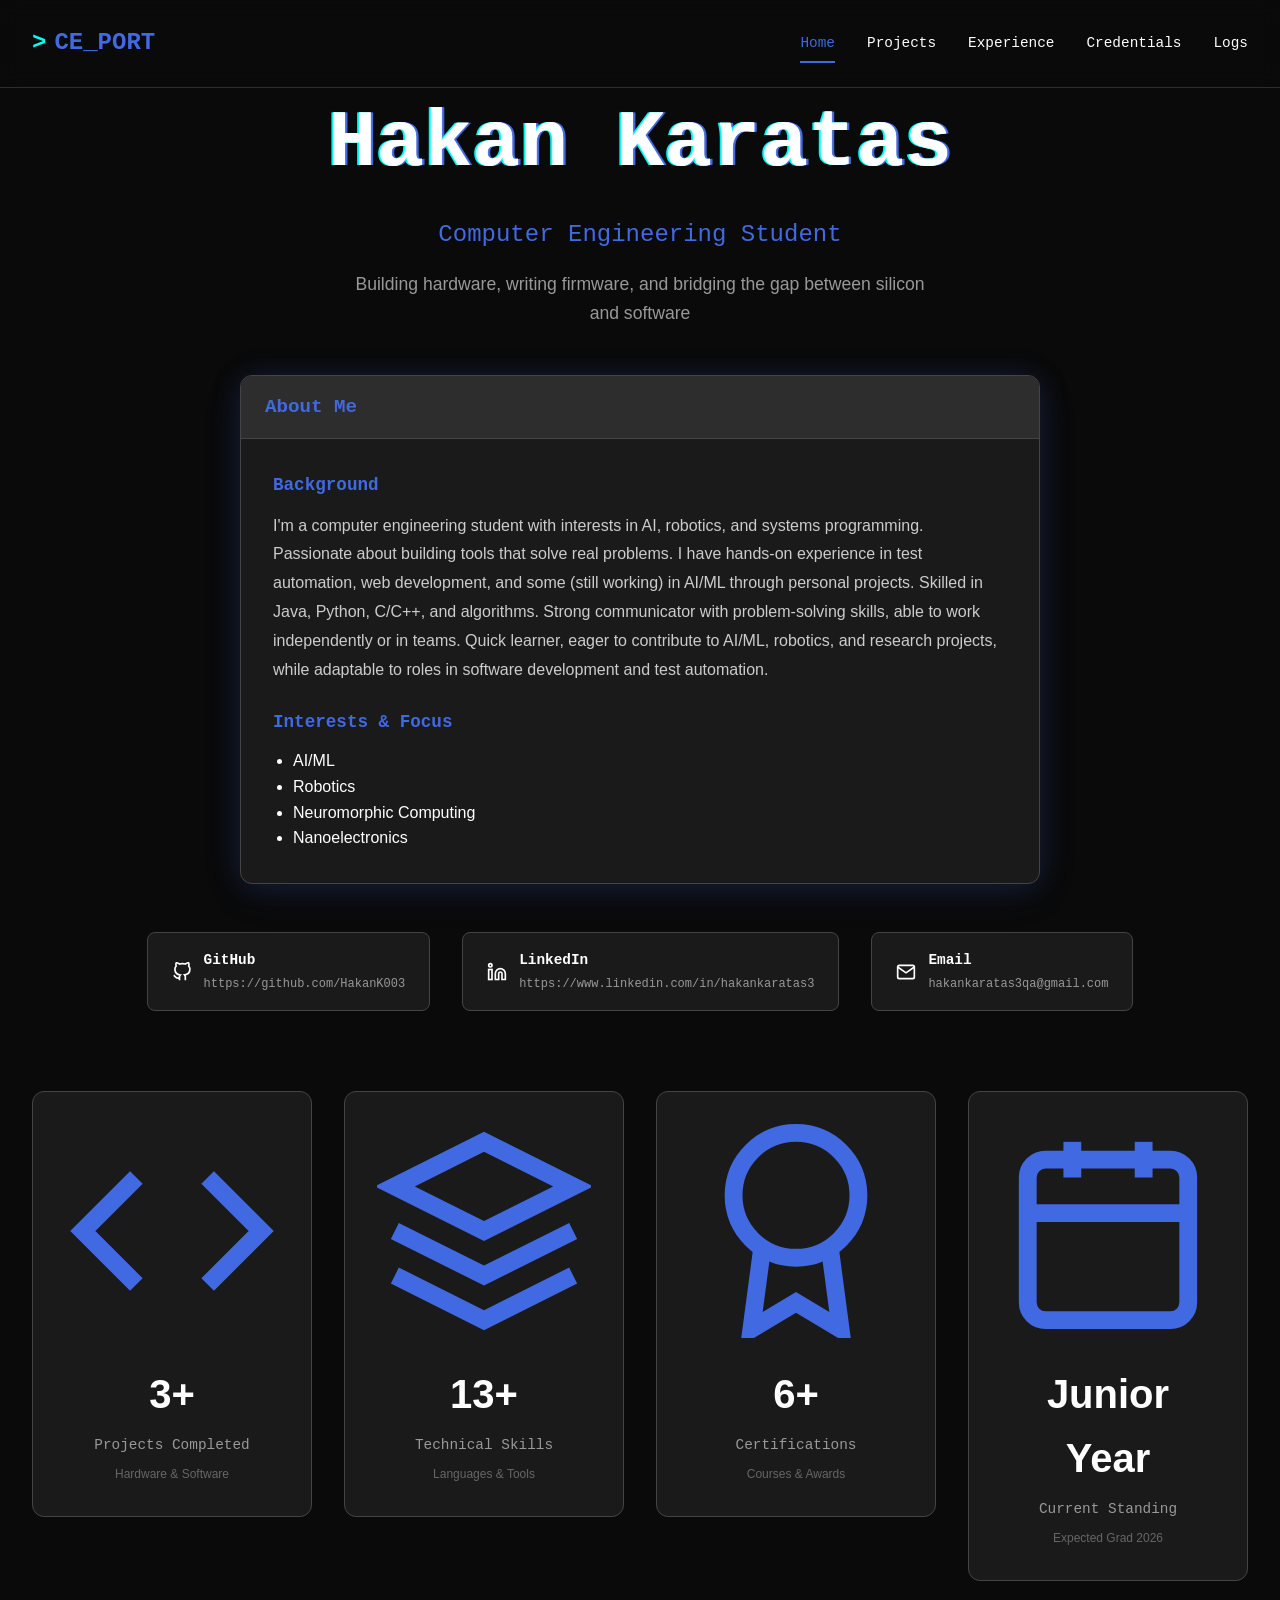
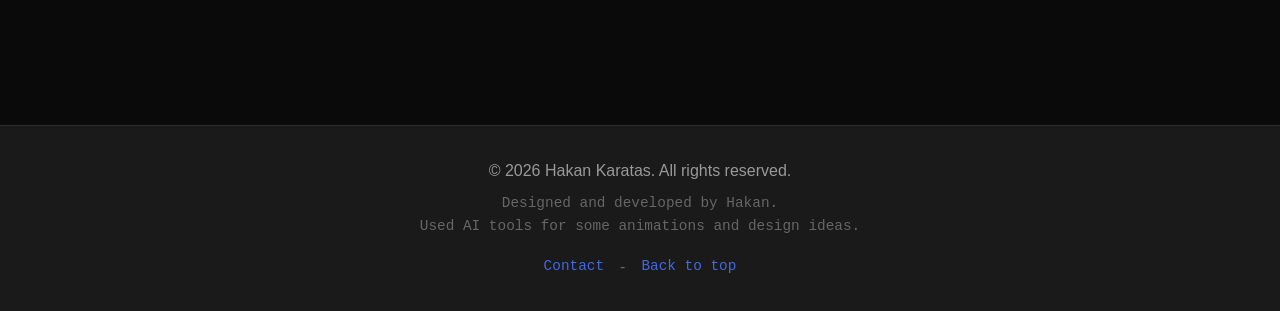
==== commit b1681cd3: "information update and skill section added" ====
--- a/index.html
+++ b/index.html
@@ -18,7 +18,7 @@
                 <a href="projects.html" class="nav-link">Projects</a>
                 <a href="experience.html" class="nav-link">Experience</a>
                 <a href="credentials.html" class="nav-link">Credentials</a>
-                <a href="hobbies.html" class="nav-link">Hobbies</a>
+                <!-- <a href="hobbies.html" class="nav-link">Hobbies</a> -->
                 <a href="logs.html" class="nav-link">Logs</a>
             </div>
             <button class="menu-toggle" id="menuToggle" aria-label="Toggle menu">
@@ -32,7 +32,7 @@
             <a href="projects.html" class="mobile-nav-link">Projects</a>
             <a href="experience.html" class="mobile-nav-link">Experience</a>
             <a href="credentials.html" class="mobile-nav-link">Credentials</a>
-            <a href="hobbies.html" class="mobile-nav-link">Hobbies</a>
+            <!-- <a href="hobbies.html" class="mobile-nav-link">Hobbies</a> -->
             <a href="logs.html" class="mobile-nav-link">Logs</a>
         </div>
     </nav>
@@ -81,16 +81,16 @@
 
             <!-- Social Links -->
             <div class="quick-links">
-                <a href="https://github.com/yourusername" target="_blank" class="social-link">
+                <a href="https://github.com/HakanK003" target="_blank" class="social-link">
                     <svg class="icon" width="20" height="20" viewBox="0 0 24 24" fill="none" stroke="currentColor" stroke-width="2">
                         <path d="M9 19c-5 1.5-5-2.5-7-3m14 6v-3.87a3.37 3.37 0 0 0-.94-2.61c3.14-.35 6.44-1.54 6.44-7A5.44 5.44 0 0 0 20 4.77 5.07 5.07 0 0 0 19.91 1S18.73.65 16 2.48a13.38 13.38 0 0 0-7 0C6.27.65 5.09 1 5.09 1A5.07 5.07 0 0 0 5 4.77a5.44 5.44 0 0 0-1.5 3.78c0 5.42 3.3 6.61 6.44 7A3.37 3.37 0 0 0 9 18.13V22"></path>
                     </svg>
                     <div class="link-info">
                         <span class="link-label">GitHub</span>
-                        <span class="link-url">github.com/yourusername</span>
+                        <span class="link-url">https://github.com/HakanK003</span>
                     </div>
                 </a>
-                <a href="https://linkedin.com/in/yourprofile" target="_blank" class="social-link">
+                <a href="https://www.linkedin.com/in/hakankaratas3" target="_blank" class="social-link">
                     <svg class="icon" width="20" height="20" viewBox="0 0 24 24" fill="none" stroke="currentColor" stroke-width="2">
                         <path d="M16 8a6 6 0 0 1 6 6v7h-4v-7a2 2 0 0 0-2-2 2 2 0 0 0-2 2v7h-4v-7a6 6 0 0 1 6-6z"></path>
                         <rect x="2" y="9" width="4" height="12"></rect>
@@ -98,17 +98,17 @@
                     </svg>
                     <div class="link-info">
                         <span class="link-label">LinkedIn</span>
-                        <span class="link-url">linkedin.com/in/yourprofile</span>
+                        <span class="link-url">https://www.linkedin.com/in/hakankaratas3</span>
                     </div>
                 </a>
-                <a href="mailto:your.email@example.com" class="social-link">
+                <a href="mailto:hakankaratas3qa@gmail.com" class="social-link">
                     <svg class="icon" width="20" height="20" viewBox="0 0 24 24" fill="none" stroke="currentColor" stroke-width="2">
                         <path d="M4 4h16c1.1 0 2 .9 2 2v12c0 1.1-.9 2-2 2H4c-1.1 0-2-.9-2-2V6c0-1.1.9-2 2-2z"></path>
                         <polyline points="22,6 12,13 2,6"></polyline>
                     </svg>
                     <div class="link-info">
                         <span class="link-label">Email</span>
-                        <span class="link-url">your.email@example.com</span>
+                        <span class="link-url">hakankaratas3qa@gmail.com</span>
                     </div>
                 </a>
             </div>
@@ -116,48 +116,53 @@
 
         <!-- Stats Grid -->
         <div class="stats-grid">
-            <div class="stat-card">
-                <svg class="stat-icon" viewBox="0 0 24 24" fill="none" stroke="currentColor" stroke-width="2">
-                    <polyline points="16 18 22 12 16 6"></polyline>
-                    <polyline points="8 6 2 12 8 18"></polyline>
-                </svg>
-                <h3>15+</h3>
-                <p>Projects Completed</p>
-                <span class="stat-subtitle">Hardware & Software</span>
-            </div>
-            
-            <div class="stat-card">
-                <svg class="stat-icon" viewBox="0 0 24 24" fill="none" stroke="currentColor" stroke-width="2">
-                    <polygon points="12 2 2 7 12 12 22 7 12 2"></polygon>
-                    <polyline points="2 17 12 22 22 17"></polyline>
-                    <polyline points="2 12 12 17 22 12"></polyline>
-                </svg>
-                <h3>8+</h3>
-                <p>Technical Skills</p>
-                <span class="stat-subtitle">Languages & Tools</span>
-            </div>
-            
-            <div class="stat-card">
-                <svg class="stat-icon" viewBox="0 0 24 24" fill="none" stroke="currentColor" stroke-width="2">
-                    <circle cx="12" cy="8" r="7"></circle>
-                    <polyline points="8.21 13.89 7 23 12 20 17 23 15.79 13.88"></polyline>
-                </svg>
-                <h3>5+</h3>
-                <p>Certifications</p>
-                <span class="stat-subtitle">Courses & Awards</span>
-            </div>
-            
-            <div class="stat-card">
-                <svg class="stat-icon" viewBox="0 0 24 24" fill="none" stroke="currentColor" stroke-width="2">
-                    <rect x="3" y="4" width="18" height="18" rx="2" ry="2"></rect>
-                    <line x1="16" y1="2" x2="16" y2="6"></line>
-                    <line x1="8" y1="2" x2="8" y2="6"></line>
-                    <line x1="3" y1="10" x2="21" y2="10"></line>
-                </svg>
-                <h3>Junior Year</h3>
-                <p>Current Standing</p>
-                <span class="stat-subtitle">Expected Grad 2026</span>
-            </div>
+            <a href="projects.html" class="link">
+                <div class="stat-card">
+                    <svg class="stat-icon" viewBox="0 0 24 24" fill="none" stroke="currentColor" stroke-width="2">
+                        <polyline points="16 18 22 12 16 6"></polyline>
+                        <polyline points="8 6 2 12 8 18"></polyline>
+                    </svg>
+                    <h3>3+</h3>
+                    <p>Projects Completed</p>
+                    <span class="stat-subtitle">Hardware & Software</span>
+                </div>
+            </a>
+            <a href="projects.html#skills-section-id" class="link">
+                <div class="stat-card">
+                    <svg class="stat-icon" viewBox="0 0 24 24" fill="none" stroke="currentColor" stroke-width="2">
+                        <polygon points="12 2 2 7 12 12 22 7 12 2"></polygon>
+                        <polyline points="2 17 12 22 22 17"></polyline>
+                        <polyline points="2 12 12 17 22 12"></polyline>
+                    </svg>
+                    <h3>13+</h3>
+                    <p>Technical Skills</p>
+                    <span class="stat-subtitle">Languages & Tools</span>
+                </div>
+            </a>
+            <a href="credentials.html" class="link"> 
+                <div class="stat-card">
+                    <svg class="stat-icon" viewBox="0 0 24 24" fill="none" stroke="currentColor" stroke-width="2">
+                        <circle cx="12" cy="8" r="7"></circle>
+                        <polyline points="8.21 13.89 7 23 12 20 17 23 15.79 13.88"></polyline>
+                    </svg>
+                    <h3>6+</h3>
+                    <p>Certifications</p>
+                    <span class="stat-subtitle">Courses & Awards</span>
+                </div>
+            </a>
+            <a href="credentials.html" class="link">
+                <div class="stat-card">
+                    <svg class="stat-icon" viewBox="0 0 24 24" fill="none" stroke="currentColor" stroke-width="2">
+                        <rect x="3" y="4" width="18" height="18" rx="2" ry="2"></rect>
+                        <line x1="16" y1="2" x2="16" y2="6"></line>
+                        <line x1="8" y1="2" x2="8" y2="6"></line>
+                        <line x1="3" y1="10" x2="21" y2="10"></line>
+                    </svg>
+                    <h3>Junior Year</h3>
+                    <p>Current Standing</p>
+                    <span class="stat-subtitle">Expected Grad 2026</span>
+                </div>
+            </a>
         </div>
     </main>
 
--- a/css/style.css
+++ b/css/style.css
@@ -451,6 +451,10 @@
   box-shadow: 0 5px 20px rgba(65, 105, 225, 0.3);
 }
 
+.link{
+    text-decoration: none;
+}
+
 /* Link info layout - label and URL */
 .link-info {
   display: flex;
@@ -608,6 +612,7 @@
 
 /* Status badge overlay on image */
 .status-badge {
+  margin-bottom: 0.75rem;
   position: absolute;
   top: 1rem;
   right: 1rem;
@@ -663,6 +668,7 @@
   font-size: 1.4rem;
   color: var(--white);
   margin-bottom: 0.5rem;
+  margin-top: 0.5rem;
 }
 
 .project-description {
@@ -851,7 +857,7 @@
   gap: 1rem;
   margin-bottom: 2rem;
   padding-bottom: 1rem;
-  border-bottom: 2px solid var(--grey);
+  border-bottom: 1px solid var(--blue-dark);
 }
 
 .section-icon {
@@ -901,6 +907,76 @@
   font-size: 0.85rem;
   color: #666;
   margin-top: 0.5rem;
+}
+
+/* ==================== Skills GRID LAYOUT ==================== */
+/* Simpler grid layout for skills page */
+.skills-section {
+  margin-bottom: 4rem;
+}
+
+.skills-section-header {
+  display: flex;
+  align-items: center;
+  gap: 1rem;
+  margin-top: 3rem;
+  margin-bottom: 2rem;
+  padding-bottom: 1rem;
+  border-bottom: 1px solid var(--blue-dark);
+}
+
+.skills-section-header h3 {
+  font-size: 1.8rem;
+  color: var(--white);
+  padding: 2 rem;
+  margin-top: 2 rem;
+}
+
+.skills-grid {
+  display: grid;
+  grid-template-columns: repeat(auto-fill, minmax(350px, 1fr));
+  gap: 2rem;
+}
+
+.skills-card {
+  background: var(--dark-grey);
+  border: 1px solid var(--light-grey);
+  border-radius: 12px;
+  padding: 2rem;
+  transition: var(--transition-medium);
+}
+
+.skills-card:hover {
+  border-color: var(--blue);
+  transform: translateY(-5px);
+  box-shadow: 0 10px 30px rgba(65, 105, 225, 0.2);
+}
+
+.skills-card h4 {
+  font-size: 1.3rem;
+  color: var(--white);
+  margin-bottom: 0.5rem;
+}
+
+.skills-mini-header {
+  color: var(--blue);
+  margin-bottom: 0.75rem;
+}
+
+.skills-id {
+  font-family: 'JetBrains Mono', monospace;
+  font-size: 0.85rem;
+  color: #666;
+  margin-top: 0.5rem;
+}
+
+.skills-list{
+  margin-left: 1.5rem;
+}
+
+.skills-list-item{
+  margin-left: 1.5rem;
+  color: #aaa;
 }
 
 /* ==================== HOBBIES PAGE ==================== */
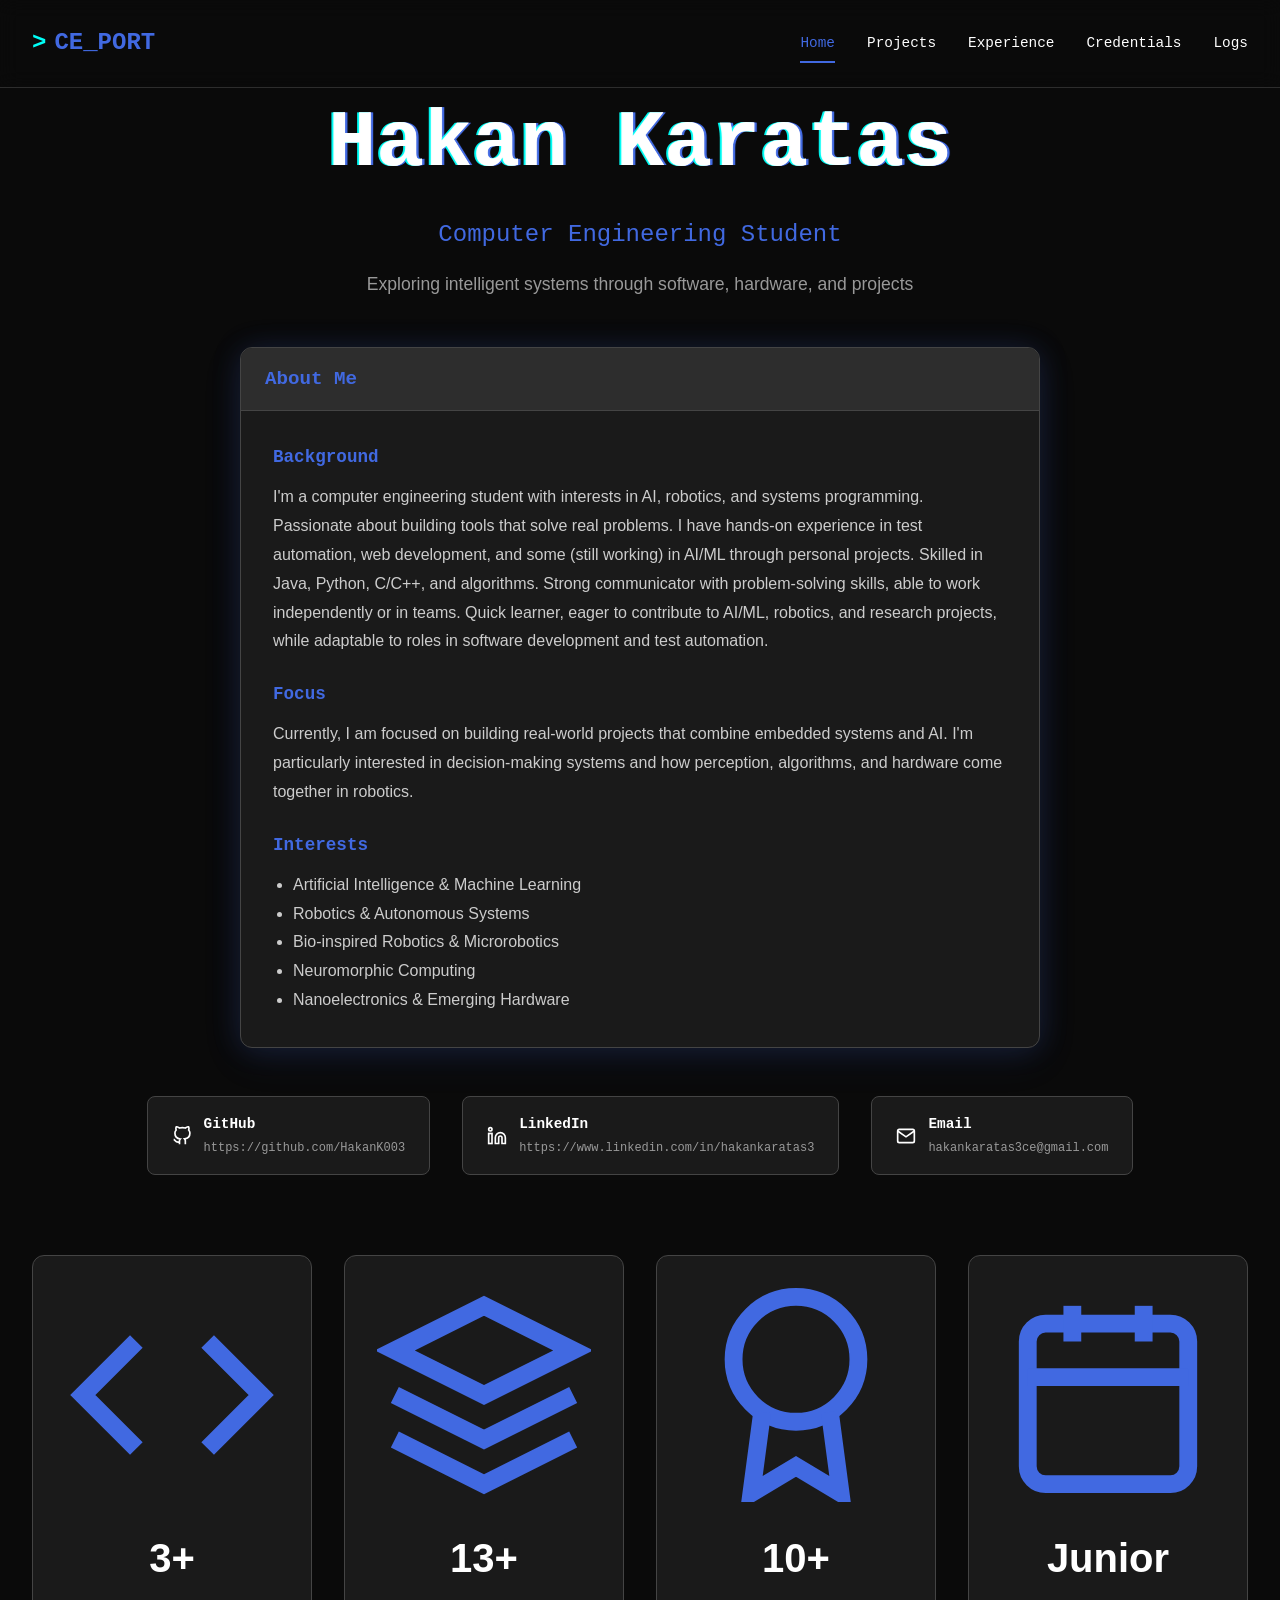
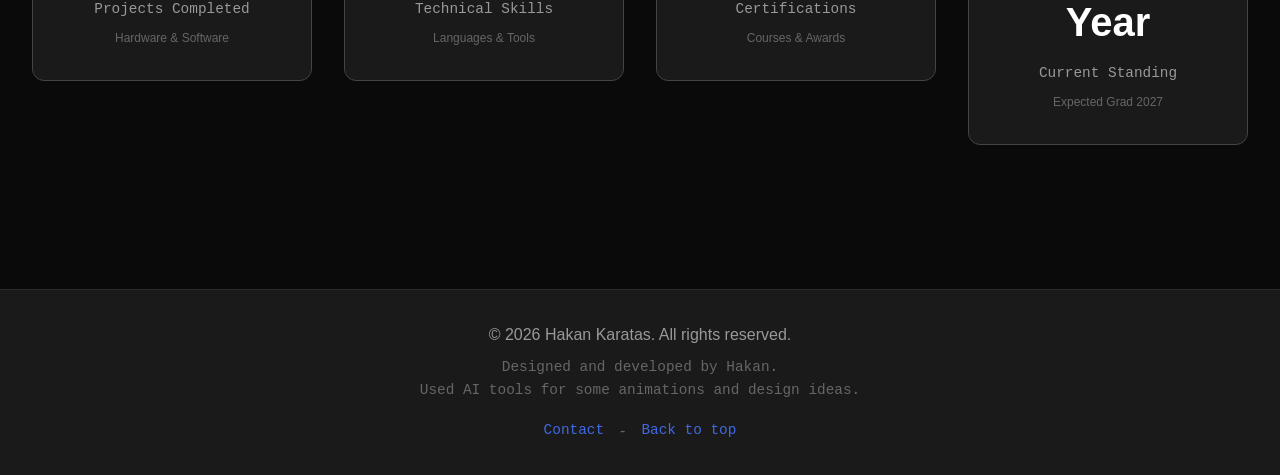
==== commit 4a31bb0c: "Project and info update" ====
--- a/index.html
+++ b/index.html
@@ -46,7 +46,7 @@
             </div>
             <p class="hero-subtitle">Computer Engineering Student</p>
             <p class="hero-tagline">
-                Building hardware, writing firmware, and bridging the gap between silicon and software
+                Exploring intelligent systems through software, hardware, and projects
             </p>
             
             <!-- Summary Box -->
@@ -66,14 +66,21 @@
                             Quick learner, eager to contribute to AI/ML, robotics, and research projects, while adaptable to roles in software development and test automation.
                         </p>
                     </div>
-                    
                     <div class="summary-section">
-                        <h4>Interests & Focus</h4>
+                        <h4>Focus</h4>
+                        <p>
+                            Currently, I am focused on building real-world projects that combine embedded systems and AI.
+                            I'm particularly interested in decision-making systems and how perception, algorithms, and hardware come together in robotics.                        
+                        </p>
+                    </div>              
+                    <div class="summary-section">
+                        <h4>Interests</h4>
                         <ul>
-                            <li class="listitems">AI/ML</li>
-                            <li class="listitems">Robotics</li>
+                            <li class="listitems">Artificial Intelligence & Machine Learning</li>
+                            <li class="listitems">Robotics & Autonomous Systems</li>
+                            <li class="listitems">Bio-inspired Robotics & Microrobotics</li>
                             <li class="listitems">Neuromorphic Computing</li>
-                            <li class="listitems">Nanoelectronics</li>
+                            <li class="listitems">Nanoelectronics & Emerging Hardware</li>
                         </ul>
                     </div>
                 </div>
@@ -108,7 +115,7 @@
                     </svg>
                     <div class="link-info">
                         <span class="link-label">Email</span>
-                        <span class="link-url">hakankaratas3qa@gmail.com</span>
+                        <span class="link-url">hakankaratas3ce@gmail.com</span>
                     </div>
                 </a>
             </div>
@@ -145,7 +152,7 @@
                         <circle cx="12" cy="8" r="7"></circle>
                         <polyline points="8.21 13.89 7 23 12 20 17 23 15.79 13.88"></polyline>
                     </svg>
-                    <h3>6+</h3>
+                    <h3>10+</h3>
                     <p>Certifications</p>
                     <span class="stat-subtitle">Courses & Awards</span>
                 </div>
@@ -160,7 +167,7 @@
                     </svg>
                     <h3>Junior Year</h3>
                     <p>Current Standing</p>
-                    <span class="stat-subtitle">Expected Grad 2026</span>
+                    <span class="stat-subtitle">Expected Grad 2027</span>
                 </div>
             </a>
         </div>
--- a/css/style.css
+++ b/css/style.css
@@ -413,6 +413,16 @@
 }
 
 .summary-section p {
+  color: #ccc;
+  line-height: 1.8;
+}
+
+.summary-section li {
+  color: #ccc;
+  line-height: 1.8;
+}
+
+.summary-section ul {
   color: #ccc;
   line-height: 1.8;
 }
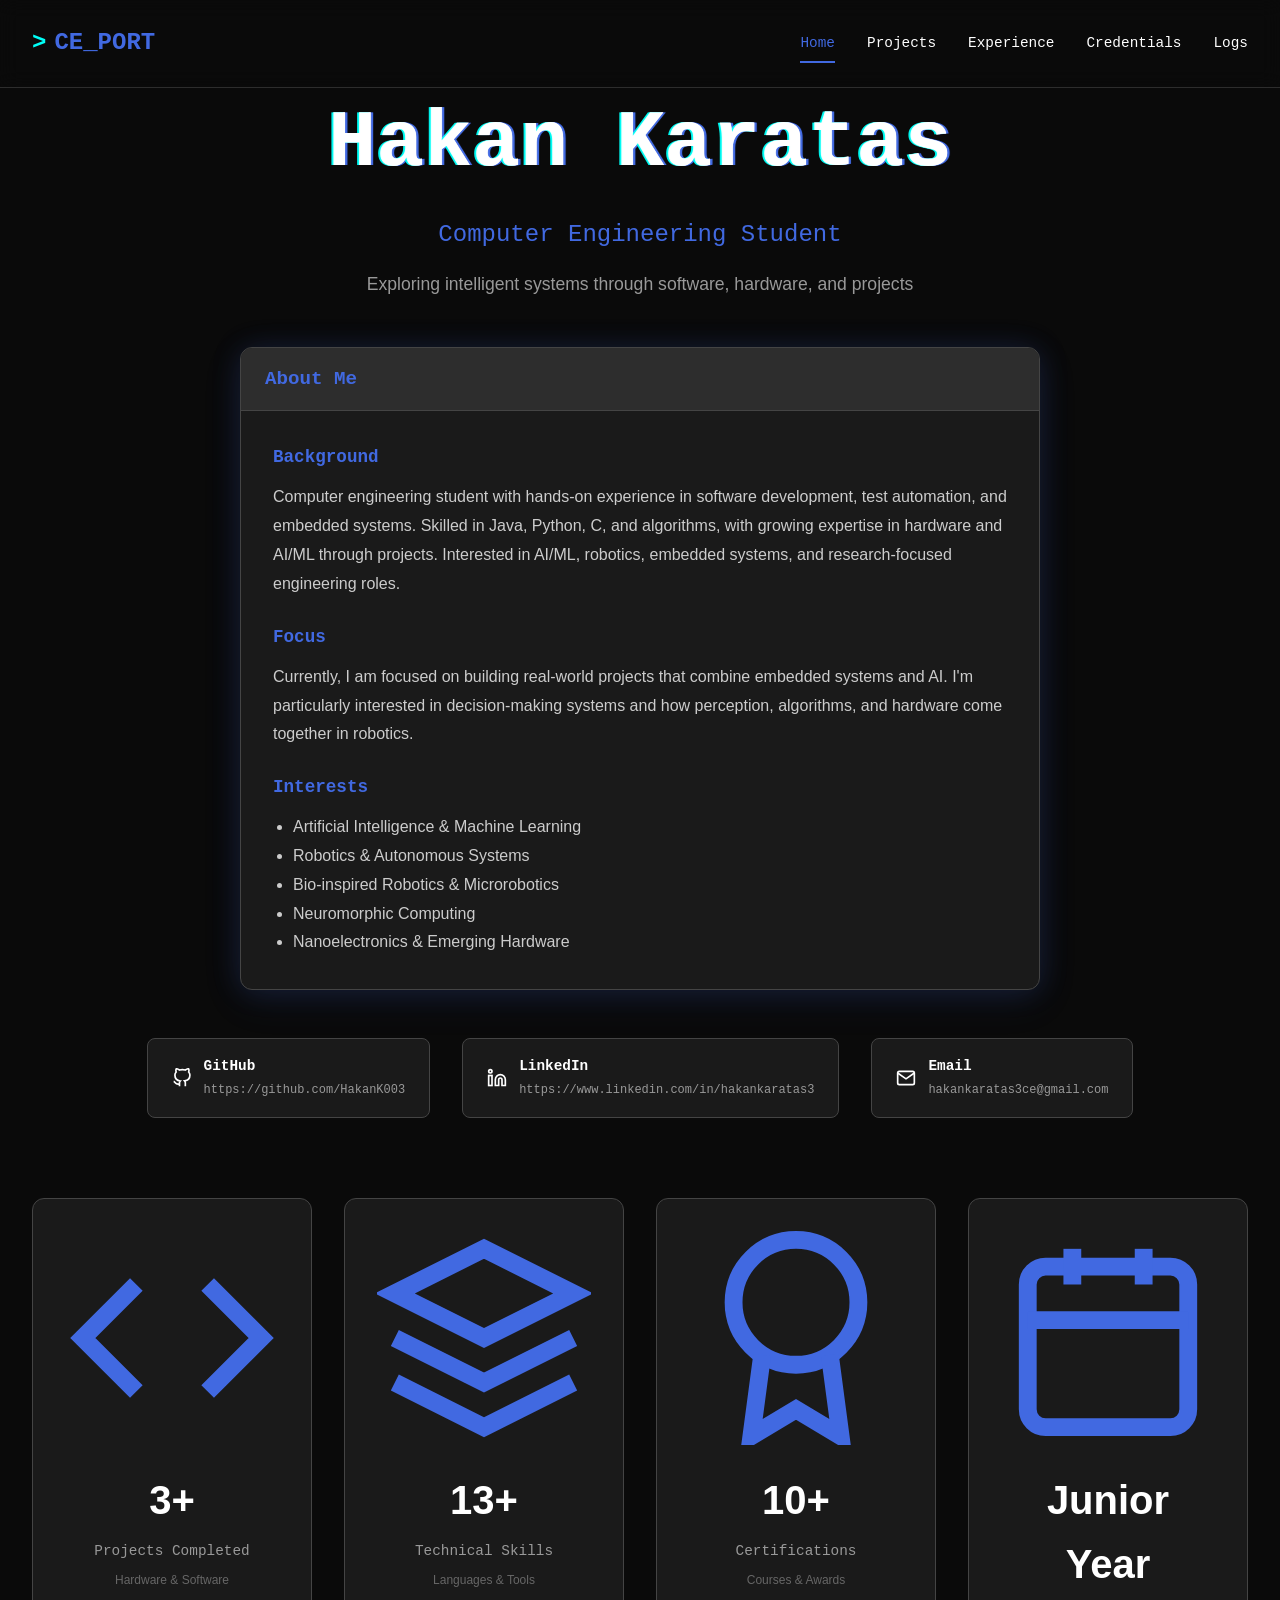
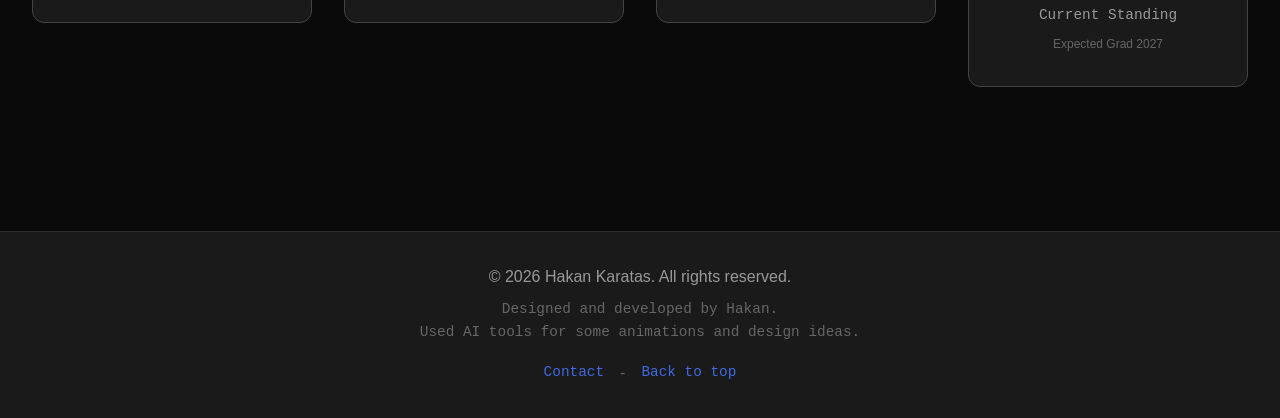
==== commit 7527fb9a: "Updated summary" ====
--- a/index.html
+++ b/index.html
@@ -58,12 +58,9 @@
                     <div class="summary-section">
                         <h4>Background</h4>
                         <p>
-                            I'm a computer engineering student with interests in AI, robotics, and systems programming. 
-                            Passionate about building tools that solve real problems.
-                            I have hands-on experience in test automation, web development, and some (still working) in AI/ML through personal projects. 
-                            Skilled in Java, Python, C/C++, and algorithms. 
-                            Strong communicator with problem-solving skills, able to work independently or in teams. 
-                            Quick learner, eager to contribute to AI/ML, robotics, and research projects, while adaptable to roles in software development and test automation.
+                            Computer engineering student with hands-on experience in software development, test automation, and embedded systems. 
+                            Skilled in Java, Python, C, and algorithms, with growing expertise in hardware and AI/ML through projects. 
+                            Interested in AI/ML, robotics, embedded systems, and research-focused engineering roles.
                         </p>
                     </div>
                     <div class="summary-section">
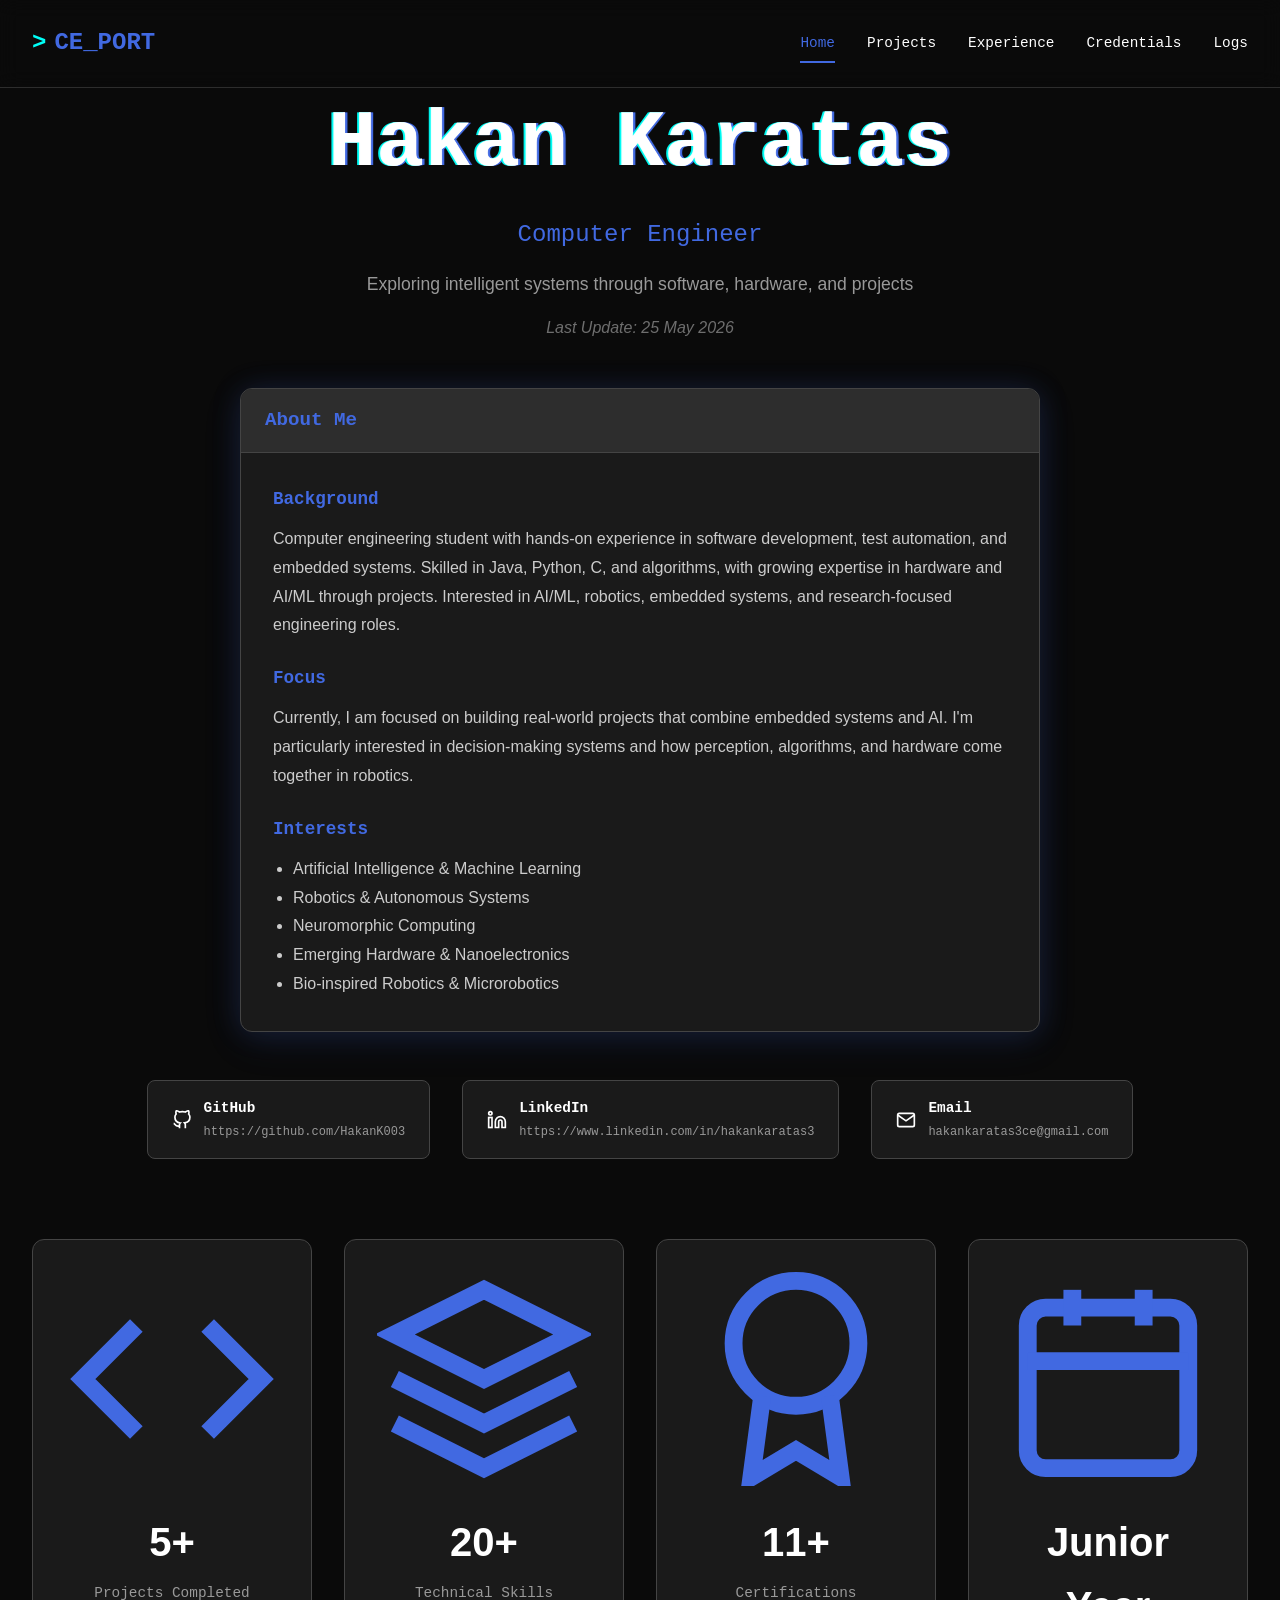
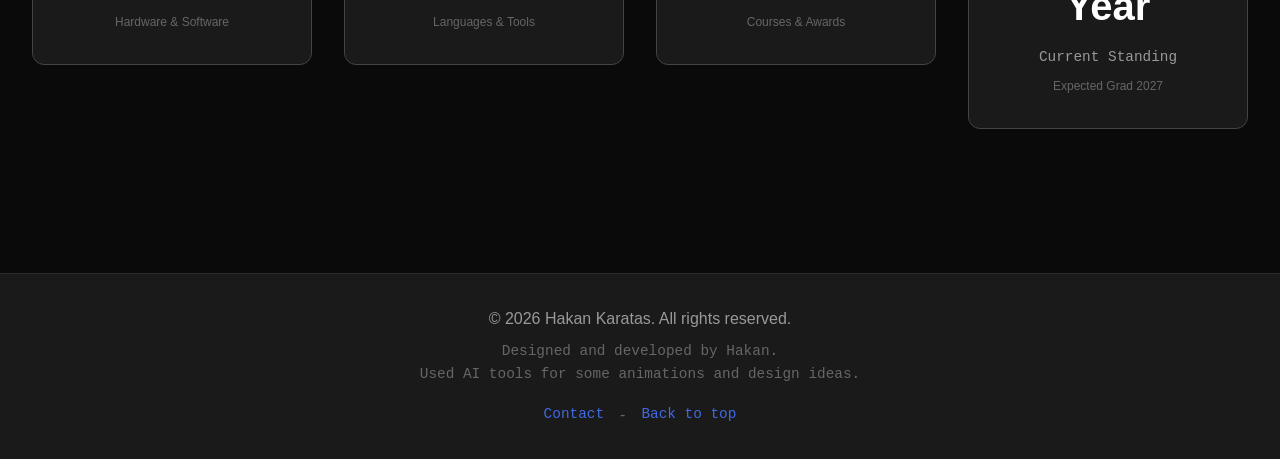
==== commit c240c212: "some updates after spring26" ====
--- a/index.html
+++ b/index.html
@@ -4,7 +4,7 @@
         <meta charset="UTF-8" />
         <meta name="viewport" content="width=device-width, initial-scale=1.0" />
         <meta name="author" content="Hakan Karatas"/>
-        <link rel="icon" href="/images/HKFavicon.png">
+        <link rel="icon" href="/images/HKFavicon6.png">
         <title>Hakan Karatas | Portfolio</title>
         <link rel="stylesheet" href="css/style.css" />
     </head>
@@ -44,9 +44,12 @@
             <div class="hero-title">
                 <span class="glitch" data-text="Hakan Karatas">Hakan Karatas</span>
             </div>
-            <p class="hero-subtitle">Computer Engineering Student</p>
+            <p class="hero-subtitle">Computer Engineer</p>
             <p class="hero-tagline">
                 Exploring intelligent systems through software, hardware, and projects
+            </p>
+            <p class="hero-date">
+                <i>Last Update: 25 May 2026</i>
             </p>
             
             <!-- Summary Box -->
@@ -75,9 +78,9 @@
                         <ul>
                             <li class="listitems">Artificial Intelligence & Machine Learning</li>
                             <li class="listitems">Robotics & Autonomous Systems</li>
+                            <li class="listitems">Neuromorphic Computing</li>
+                            <li class="listitems">Emerging Hardware & Nanoelectronics</li>
                             <li class="listitems">Bio-inspired Robotics & Microrobotics</li>
-                            <li class="listitems">Neuromorphic Computing</li>
-                            <li class="listitems">Nanoelectronics & Emerging Hardware</li>
                         </ul>
                     </div>
                 </div>
@@ -126,7 +129,7 @@
                         <polyline points="16 18 22 12 16 6"></polyline>
                         <polyline points="8 6 2 12 8 18"></polyline>
                     </svg>
-                    <h3>3+</h3>
+                    <h3>5+</h3>
                     <p>Projects Completed</p>
                     <span class="stat-subtitle">Hardware & Software</span>
                 </div>
@@ -138,7 +141,7 @@
                         <polyline points="2 17 12 22 22 17"></polyline>
                         <polyline points="2 12 12 17 22 12"></polyline>
                     </svg>
-                    <h3>13+</h3>
+                    <h3>20+</h3>
                     <p>Technical Skills</p>
                     <span class="stat-subtitle">Languages & Tools</span>
                 </div>
@@ -149,7 +152,7 @@
                         <circle cx="12" cy="8" r="7"></circle>
                         <polyline points="8.21 13.89 7 23 12 20 17 23 15.79 13.88"></polyline>
                     </svg>
-                    <h3>10+</h3>
+                    <h3>11+</h3>
                     <p>Certifications</p>
                     <span class="stat-subtitle">Courses & Awards</span>
                 </div>
--- a/css/style.css
+++ b/css/style.css
@@ -356,8 +356,18 @@
   font-size: 1.1rem;
   color: #999;
   max-width: 600px;
-  margin: 0 auto 3rem;
+  margin: 0 auto 1rem;
   line-height: 1.6;
+}
+
+.hero-date {
+    font-size: 1rem;
+    padding: 0 1rem;
+
+    color: #6e6e6e;
+    max-width: 600px;
+    margin: 0 auto 3rem;
+    line-height: 1.6;
 }
 
 /* ==================== SUMMARY BOX ==================== */
@@ -775,7 +785,7 @@
 /* Timeline marker dot */
 .credential-marker {
   position: absolute;
-  left: -3.6rem;
+  left: -3.5rem;
   top: 0;
   width: 16px;
   height: 16px;
@@ -944,7 +954,7 @@
 
 .skills-grid {
   display: grid;
-  grid-template-columns: repeat(auto-fill, minmax(350px, 1fr));
+  grid-template-columns: repeat(auto-fill, minmax(330px, 1fr));
   gap: 2rem;
 }
 
@@ -1569,6 +1579,16 @@
     font-size: 1rem;
     padding: 0 1rem;
   }
+
+  .hero-date {
+    font-size: 1rem;
+    padding: 0 1rem;
+
+    color: #6e6e6e;
+    max-width: 600px;
+    margin: 0 auto 3rem;
+    line-height: 1.6;
+  }
   
   .hero-section {
     margin-bottom: 3rem;
@@ -1667,7 +1687,7 @@
   }
   
   .credential-marker {
-    left: -2.6rem;
+    left: -2.5rem;
   }
   
   .credential-content {
@@ -1880,7 +1900,7 @@
   }
   
   .credential-marker {
-    left: -2.1rem;
+    left: -1.8rem;
     width: 12px;
     height: 12px;
   }
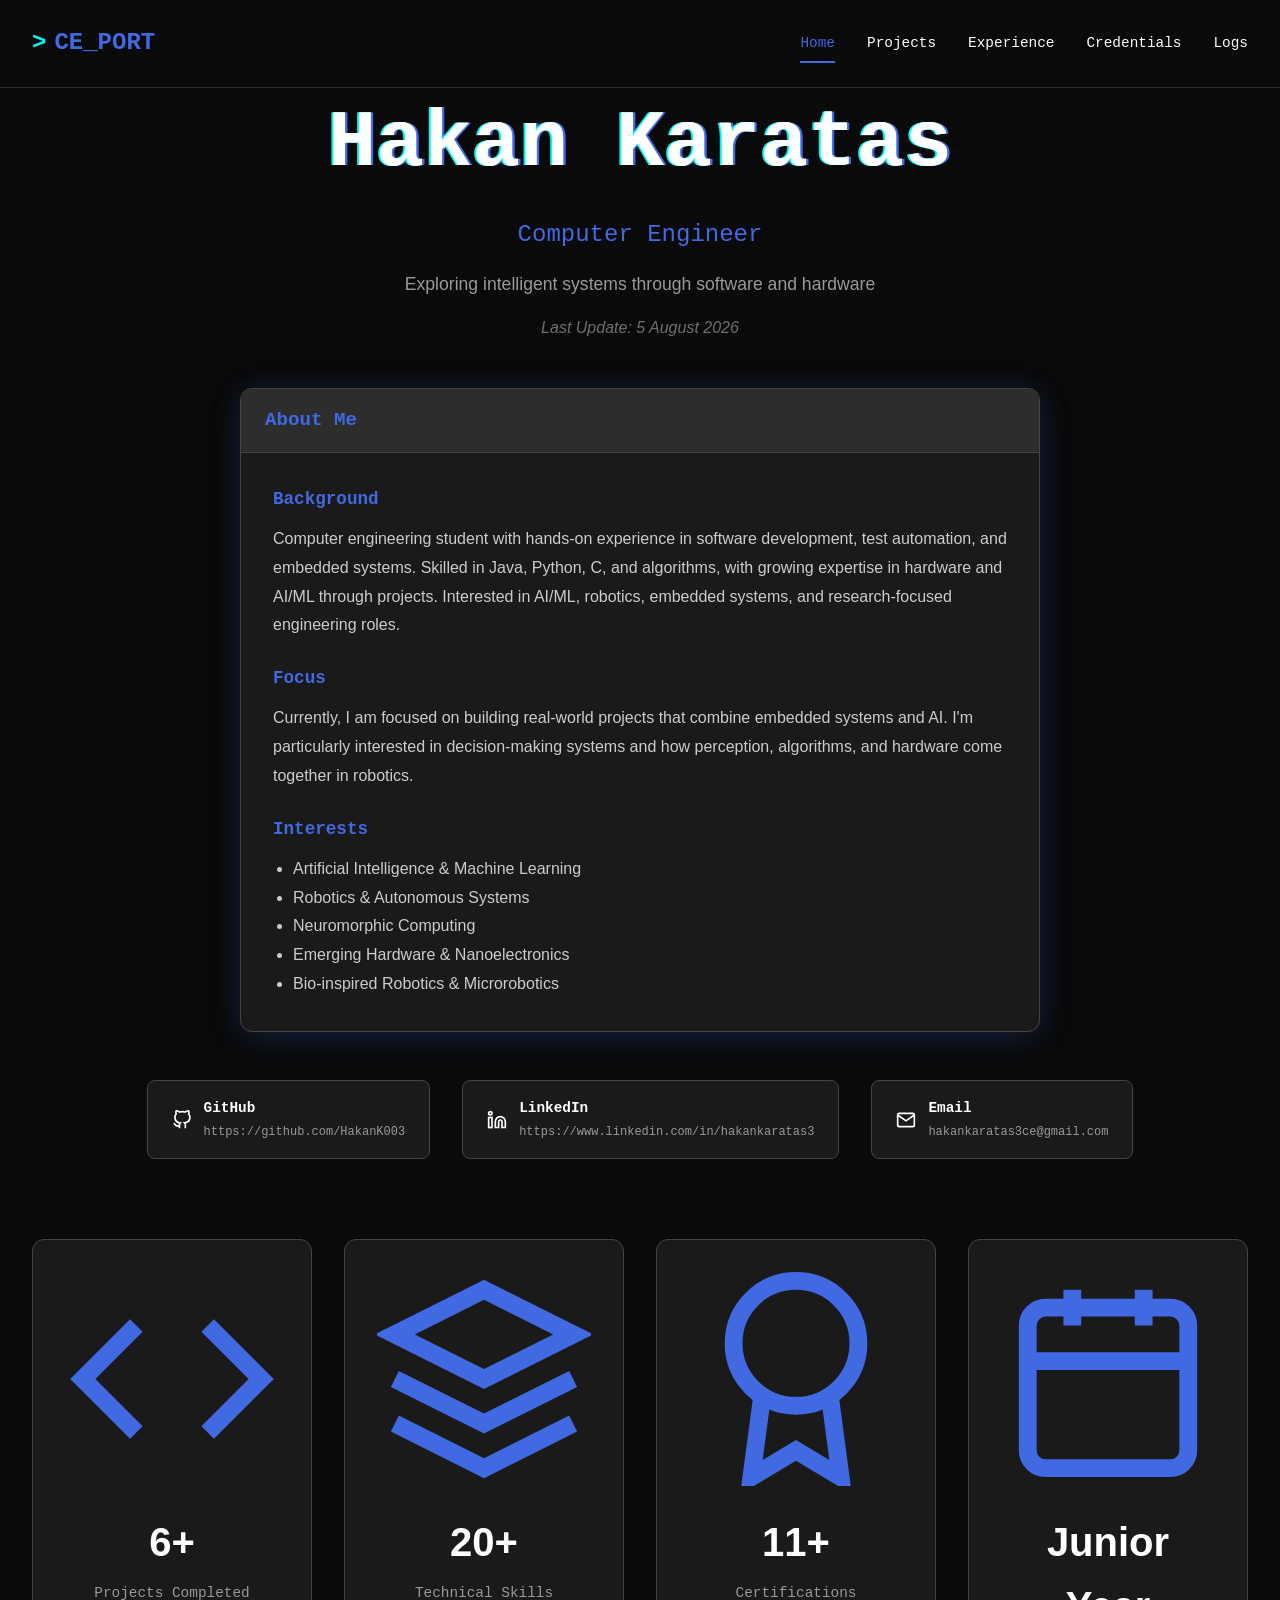
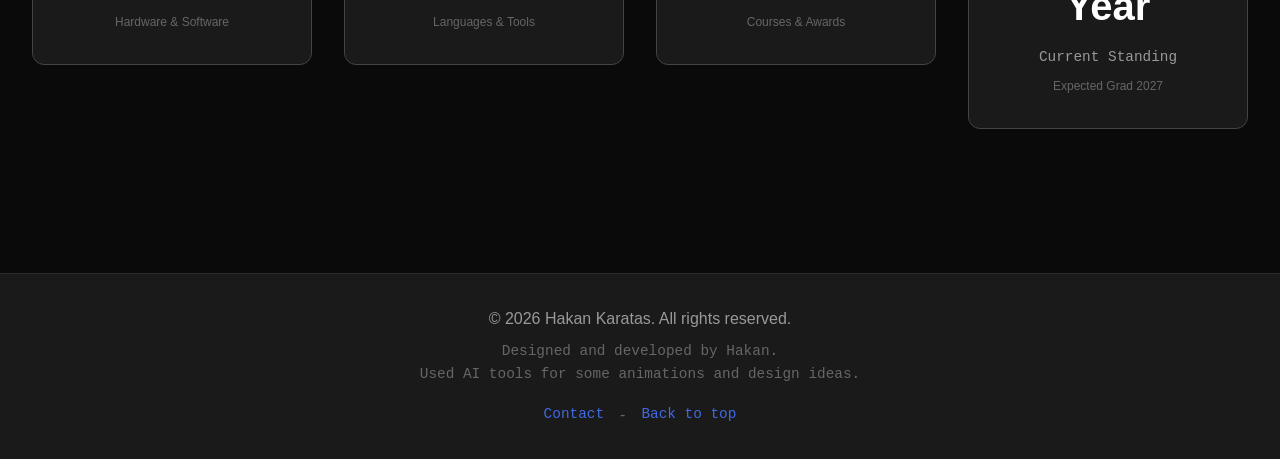
==== commit a4b3e6b0: "added new projects and small bugfix" ====
--- a/index.html
+++ b/index.html
@@ -7,6 +7,7 @@
         <link rel="icon" href="/images/HKFavicon6.png">
         <title>Hakan Karatas | Portfolio</title>
         <link rel="stylesheet" href="css/style.css" />
+        <!-- <link rel="stylesheet" href="style.css?v=1.1"> PREVENTS BROWSER CSS CACHE problems, but change version in each deployment -->
     </head>
     <body>
     <!-- Navigation -->
@@ -46,10 +47,10 @@
             </div>
             <p class="hero-subtitle">Computer Engineer</p>
             <p class="hero-tagline">
-                Exploring intelligent systems through software, hardware, and projects
+                Exploring intelligent systems through software and hardware
             </p>
             <p class="hero-date">
-                <i>Last Update: 25 May 2026</i>
+                <i>Last Update: 5 August 2026</i>
             </p>
             
             <!-- Summary Box -->
@@ -129,7 +130,7 @@
                         <polyline points="16 18 22 12 16 6"></polyline>
                         <polyline points="8 6 2 12 8 18"></polyline>
                     </svg>
-                    <h3>5+</h3>
+                    <h3>6+</h3>
                     <p>Projects Completed</p>
                     <span class="stat-subtitle">Hardware & Software</span>
                 </div>
@@ -179,7 +180,7 @@
             <p class="footer-text">© 2026 Hakan Karatas. All rights reserved.</p>
             <p class="footer-credit">Designed and developed by Hakan.<br>Used AI tools for some animations and design ideas.</p>
             <div class="footer-links">
-                <a href="mailto:your.email@example.com">Contact</a>
+                <a href="mailto:hakankaratas3ce@gmail.com">Contact</a>
                 <span class="footer-separator">-</span>
                 <a href="#top">Back to top</a>
             </div>
--- a/css/style.css
+++ b/css/style.css
@@ -268,7 +268,7 @@
   font-size: 1.1rem;
   color: #999;
   margin-bottom: 3rem;
-  max-width: 700px;
+  /* max-width: 700px; */
 }
 
 /* ==================== HOME PAGE STYLES ==================== */
@@ -1590,6 +1590,7 @@
     line-height: 1.6;
   }
   
+  
   .hero-section {
     margin-bottom: 3rem;
   }
